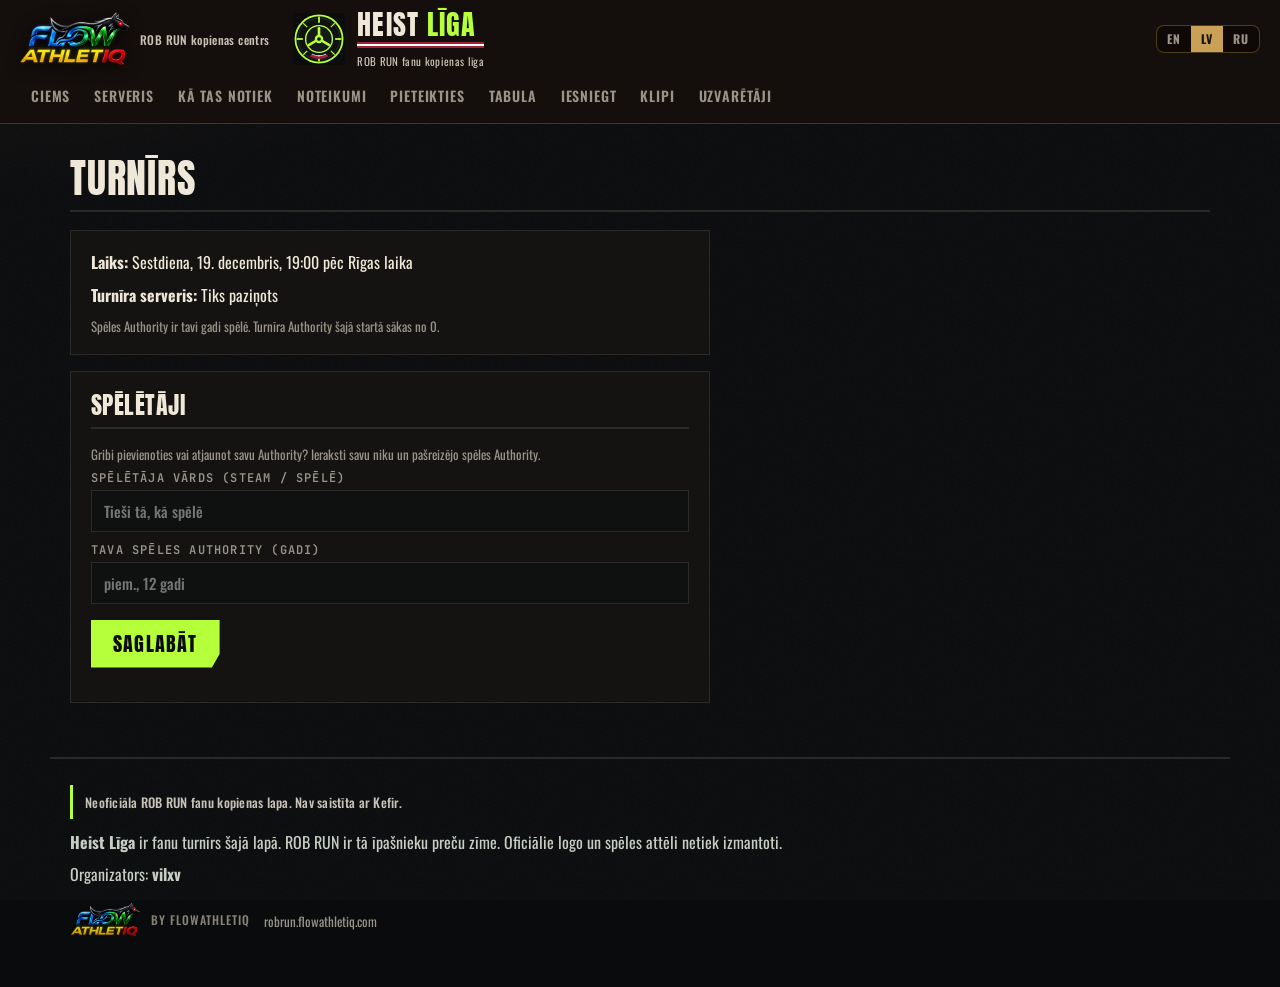
==== turnirs.html @ 510ae2b5 "Simplify the live server view and add a tournament page. The tower card and 'Kur spēlējam tagad' sec" ====
<!doctype html>
<html lang="lv">
<head>
<meta charset="utf-8">
<meta name="viewport" content="width=device-width, initial-scale=1">
<title data-i18n="tourney_doc_title">Turnīrs — Heist Līga</title>
<meta name="description" content="Heist Līga ir neoficiāla ROB RUN fanu kopienas lapa Latvijā. Nav saistīta ar Kefir." data-i18n-content="meta_desc">
<link rel="icon" href="logo/mark-vault.svg" type="image/svg+xml">
<link rel="preconnect" href="https://fonts.googleapis.com">
<link rel="preconnect" href="https://fonts.gstatic.com" crossorigin>
<link href="https://fonts.googleapis.com/css2?family=Cormorant+Garamond:ital,wght@0,500;0,600;1,500;1,600&family=Anton&family=Oswald:wght@400;500;600;700&family=Special+Elite&family=JetBrains+Mono:wght@500;700&display=swap" rel="stylesheet">
<link rel="stylesheet" href="styles.css">
<script>
  if (/^(localhost|127\.0\.0\.1|\[::1\])$/.test(location.hostname))
    document.documentElement.classList.add("hl-local-preview");
</script>
</head>
<body>
<div class="hl-root hl-page-turnirs" id="top">

  <div class="hl-example" role="status" data-i18n="preview_banner">⚠ PRIEKŠSKATĪJUMS · lapa vēl nav publiska.</div>

<header class="hl-top">
    <div class="hl-top-bar">
      <a class="hl-fa-lockup" href="https://flowathletiq.com/" target="_blank" rel="noopener noreferrer" aria-label="FlowAthletiq">
        <span class="lg-mark">
          <picture>
            <source type="image/webp" srcset="assets/logo-redeye-320.webp 1x, assets/logo-redeye-640.webp 2x">
            <img src="assets/logo-redeye-320.png" srcset="assets/logo-redeye-640.png 2x" alt="FlowAthletiq" width="320" height="157">
          </picture>
          <span class="lg-glint" aria-hidden="true"><i class="lg-g"></i><i class="lg-l"></i></span>
        </span>
        <span class="hl-fa-hub" data-i18n="fa_hub">ROB RUN kopienas centrs</span>
      </a>
      <a class="hl-brand" href="index.html">
        <img class="hl-brand-mark" src="logo/mark-vault.svg" width="52" height="52" alt="Heist Līga">
        <span class="hl-brand-txt"><span class="hl-word">HEIST <b>LĪGA</b></span><i class="hl-flag" aria-hidden="true"></i><span class="hl-tagline" data-i18n="tagline">ROB RUN fanu kopienas līga</span></span>
      </a>
      <div class="hl-lang" role="group" aria-label="Valoda" data-i18n-aria="language">
        <button type="button" data-lang="en" lang="en" aria-pressed="false">EN</button>
        <button type="button" data-lang="lv" lang="lv" aria-pressed="true" class="is-on">LV</button>
        <button type="button" data-lang="ru" lang="ru" aria-pressed="false">RU</button>
      </div>
    </div>
    <nav class="hl-nav" aria-label="Lapas sadaļas" data-i18n-aria="nav_label">
      <a href="index.html#ciems" data-i18n="nav_town">Ciems</a>
      <a href="index.html#spelejam" data-i18n="nav_server">Serveris</a>
      <a href="index.html#ka-notiek" data-i18n="nav_how">Kā tas notiek</a>
      <a href="index.html#noteikumi" data-i18n="nav_rules">Noteikumi</a>
      <a href="turnirs.html" aria-current="page" data-i18n="nav_signup">Pieteikties</a>
      <a href="index.html#tabula" data-i18n="nav_board">Tabula</a>
      <a href="index.html#iesniegt" data-i18n="nav_submit">Iesniegt</a>
      <a href="index.html#klipi" data-i18n="nav_clips">Klipi</a>
      <a href="index.html#uzvaretaji" data-i18n="nav_winners">Uzvarētāji</a>
    </nav>
  </header>

  <section class="hl-sec" id="pieteikties">
    <div class="hl-sec-head">
      <h2 data-i18n="tourney_page_title">Turnīrs</h2>
    </div>
    <div class="hl-card hl-tourney-facts">
      <p><b data-i18n="card_time">Laiks:</b> <span id="hl-event-date">Sestdiena, 19. decembris, 19:00</span> <span data-i18n="riga_time">pēc Rīgas laika</span></p>
      <p><b data-i18n="card_tourney_server">Turnīra serveris:</b> <span id="hl-tourney-server">Tiks paziņots</span></p>
      <p class="hl-small" data-i18n="tourney_auth_explain">Spēles Authority ir tavi gadi spēlē. Turnīra Authority šajā startā sākas no 0.</p>
    </div>
    <div class="hl-card hl-roster">
      <h3 data-i18n="signup_list_title">Spēlētāji</h3>
      <ul class="hl-signup-list" id="hl-signup-list"></ul>
      <p class="hl-small hl-roster-lead" data-i18n="signup_update_lead">Gribi pievienoties vai atjaunot savu Authority? Ieraksti savu niku un pašreizējo spēles Authority.</p>
      <form class="hl-form" id="hl-signup" autocomplete="off">
        <p class="hl-seats" id="hl-seats-form" hidden></p>
        <label><span data-i18n="label_player">Spēlētāja vārds (Steam / spēlē)</span>
          <input name="nick" required maxlength="20" placeholder="Tieši tā, kā spēlē" data-i18n-placeholder="ph_signup_nick">
        </label>
        <label><span data-i18n="label_signup_auth">Tava spēles Authority (gadi)</span>
          <input name="authority" type="number" inputmode="numeric" min="0" max="99999" step="1" required placeholder="piem., 12 gadi" data-i18n-placeholder="ph_signup_auth">
        </label>
        <button class="hl-btn" type="submit" id="hl-signup-btn" data-i18n="btn_signup_save">Saglabāt</button>
        <p class="hl-signed" id="hl-signed-note"></p>
      </form>
      <div class="hl-discord hl-discord-pending">
        <a class="hl-btn hl-btn-ghost hl-discord-join is-soon" href="#" aria-disabled="true">Heist Līga Discord</a>
        <span class="hl-soon" data-i18n="discord_soon">Atsevišķs Heist Līga serveris, nav FlowAthletiq Discord.</span>
      </div>
    </div>
  </section>

<footer class="hl-foot">
    <p class="hl-fan-line" data-i18n="fan_line">Neoficiāla ROB RUN fanu kopienas lapa. Nav saistīta ar Kefir.</p>
    <p data-i18n-html="footer_about_html"><b>Heist Līga</b> ir fanu turnīrs šajā lapā. ROB RUN ir tā īpašnieku preču zīme. Oficiālie logo un spēles attēli netiek izmantoti.</p>
    <p data-i18n-html="footer_org_html">Organizators: <b>vilxv</b></p>
    <div class="hl-discord hl-discord-pending">
      <a class="hl-btn hl-btn-ghost hl-discord-join is-soon" href="#" aria-disabled="true">Heist Līga Discord</a>
      <span class="hl-soon" data-i18n="discord_soon">Atsevišķs Heist Līga serveris, nav FlowAthletiq Discord.</span>
    </div>
    <div class="hl-by">
      <a class="hl-fa-brand" href="https://flowathletiq.com/" target="_blank" rel="noopener noreferrer" aria-label="FlowAthletiq">
        <span class="hl-fa-mark">
          <picture>
            <source srcset="assets/fa-logo.webp" type="image/webp">
            <img class="hl-fa-logo" src="assets/fa-logo.png" alt="" width="480" height="242">
          </picture>
          <span class="logo-eye" aria-hidden="true"><i class="glow"></i><i class="lid"></i></span>
        </span>
        <span class="hl-fa-by" data-i18n="by_fa">by FlowAthletiq</span>
      </a>
      <p class="hl-fa" data-i18n="planned_url">robrun.flowathletiq.com</p>
    </div>
  </footer>

  <div class="hl-toast" id="hl-toast" role="status"></div>
</div>
<script src="data.js"></script>
<script src="i18n.js"></script>
<script src="app.js"></script>
</body>
</html>
---- styles.css ----
/* Heist Līga — neoficiāls ROB RUN fanu turnīrs. Original styles, no game art. */
:root{
  --bg:#0a0b0d; --panel:#141311; --panel2:#1a1815; --line:#2c2a26;
  --lime:#b6ff3b; --lime-d:#7fbf1a; --text:#efe8d8; --mute:#9a9488;
  --bone:#efe8d8; --bone-dim:#c8c2b6;
  --red:#c42b36; --carmine:#9d2235; --amber:#ffc23d; --sodium:#ffb04a;
  --cond:"Anton","Oswald","Impact",sans-serif;
  --serif:"Cormorant Garamond","Palatino Linotype","Times New Roman",serif;
  --ui:"Oswald","Arial Narrow",sans-serif;
  --type:"Special Elite","Courier New",monospace;
  --mono:"JetBrains Mono",ui-monospace,monospace;
}
*{box-sizing:border-box}
html{scroll-behavior:smooth}
body{margin:0;background:var(--bg);color:var(--text);font-family:var(--ui);font-size:16px;line-height:1.45}
a{color:var(--lime)}
.hl-root{
  min-height:100vh;position:relative;overflow-x:hidden;
  background:radial-gradient(900px 400px at 0% 0%, rgba(255,176,74,.04), transparent 50%), #0a0b0d;
}
.hl-root::after{ /* film grain across the page, quieter below the hero */
  content:"";position:fixed;inset:0;pointer-events:none;z-index:0;opacity:.05;
  background-image:url("data:image/svg+xml;utf8,<svg xmlns='http://www.w3.org/2000/svg' width='160' height='160'><filter id='n'><feTurbulence type='fractalNoise' baseFrequency='.9' numOctaves='3'/></filter><rect width='100%' height='100%' filter='url(%23n)'/></svg>");
}
.hl-root > *{position:relative;z-index:1}

/* police / caution tape */
.hl-example{
  display:none;
  position:sticky;top:0;z-index:30;
  background:var(--amber);color:#111;
  font:700 12px/1.35 var(--mono);
  text-align:center;padding:10px 14px;letter-spacing:.03em;
  border-bottom:6px solid;
  border-image:repeating-linear-gradient(-45deg,#111 0 10px,var(--amber) 10px 20px) 6;
  box-shadow:0 2px 0 var(--carmine);
}
html.hl-local-preview .hl-example{display:block}

/* Night-city stage behind header + hero. No graph-paper grid. */
.hl-stage{position:relative;overflow:hidden;isolation:isolate;background:#08090c}
.hl-atm{position:absolute;inset:0;pointer-events:none;z-index:0}
.hl-atm-glow{
  position:absolute;inset:0;
  background:
    radial-gradient(ellipse 70% 80% at 8% 78%, rgba(255,168,46,.28) 0%, rgba(255,120,30,.08) 36%, transparent 68%),
    radial-gradient(ellipse 45% 55% at 100% 30%, rgba(40,90,220,.16) 0%, transparent 70%),
    radial-gradient(ellipse 40% 50% at 96% 88%, rgba(180,20,45,.14) 0%, transparent 70%),
    radial-gradient(ellipse 50% 40% at 50% 100%, rgba(180,200,210,.05), transparent 60%);
}
.hl-atm-rain{
  position:absolute;inset:0;opacity:.3;
  background-image:repeating-linear-gradient(98deg, transparent 0 17px, rgba(255,255,255,.045) 17px 18px);
  mask-image:linear-gradient(to bottom, transparent, #000 18%, #000 78%, transparent);
  -webkit-mask-image:linear-gradient(to bottom, transparent, #000 18%, #000 78%, transparent);
}
.hl-skyline{position:absolute;left:0;right:0;bottom:0;width:100%;height:150px;display:block;opacity:.9}
.hl-atm-fog{
  position:absolute;left:0;right:0;bottom:0;height:220px;
  background:linear-gradient(to top, rgba(16,16,20,.85) 0%, rgba(140,150,160,.08) 45%, transparent 100%);
}
.hl-atm-vignette{
  position:absolute;inset:0;
  background:radial-gradient(ellipse at 50% 42%, transparent 38%, rgba(0,0,0,.55) 100%);
  box-shadow:inset 0 0 120px 20px rgba(0,0,0,.45);
}
.hl-stage::after{
  content:"";position:absolute;inset:0;pointer-events:none;z-index:0;opacity:.12;
  background-image:url("data:image/svg+xml;utf8,<svg xmlns='http://www.w3.org/2000/svg' width='160' height='160'><filter id='n'><feTurbulence type='fractalNoise' baseFrequency='.85' numOctaves='3'/></filter><rect width='100%' height='100%' filter='url(%23n)'/></svg>");
}
.hl-stage > .hl-top, .hl-stage > .hl-hero{position:relative;z-index:1}

.hl-top{
  display:flex;align-items:center;justify-content:space-between;gap:16px;flex-wrap:wrap;
  max-width:1180px;margin:0 auto;padding:16px 20px 10px;
  border-bottom:1px solid rgba(239,232,216,.1);
}
.hl-brand{display:flex;align-items:center;gap:12px;text-decoration:none;color:inherit;min-width:0}
.hl-brand-mark{width:52px;height:52px;flex-shrink:0;display:block}
.hl-brand-txt{font:400 28px/1 var(--cond);letter-spacing:.04em;color:var(--text);display:flex;flex-direction:column;align-items:stretch;gap:4px}
.hl-brand-txt b{font-weight:400;color:var(--lime)}
.hl-brand-txt .hl-word{display:block;white-space:nowrap}
.hl-flag{display:block;height:6px;width:100%;background:linear-gradient(to bottom,var(--carmine) 0 40%,#fff 40% 60%,var(--carmine) 60% 100%)}
.hl-tagline{display:block;margin-top:3px;font:400 11px/1.25 var(--ui);letter-spacing:.03em;color:var(--bone-dim);font-weight:400;text-transform:none;white-space:nowrap}
.hl-nav{display:flex;gap:2px;flex-wrap:wrap}
.hl-nav a{
  color:var(--mute);text-decoration:none;text-transform:uppercase;font-weight:600;
  font-size:14px;letter-spacing:.06em;padding:8px 10px;border:1px solid transparent;
}
.hl-nav a:hover{color:var(--lime);border-color:var(--line)}

.hl-hero{
  max-width:1180px;margin:0 auto;padding:48px 20px 88px;
  display:grid;grid-template-columns:1.15fr .95fr;gap:36px;align-items:end;
}
.hl-fan-line{
  margin:0 0 16px;padding:8px 10px 8px 12px;
  border-left:3px solid var(--lime);
  font:500 13px/1.45 var(--ui);color:var(--bone-dim);
  letter-spacing:.02em;max-width:none;
}
.hl-foot .hl-fan-line{margin:0 0 12px;max-width:40em;color:var(--bone-dim)}
.hl-kicker{font:500 12px/1 var(--ui);color:var(--bone-dim);text-transform:uppercase;letter-spacing:.18em;margin:0 0 14px}
.hl-title{display:flex;flex-direction:column;align-items:flex-start;margin:0 0 22px}
.hl-title-mark{display:block;width:42px;height:18px;color:var(--bone);margin:0 0 10px;opacity:.9}
.hl-title-mark svg{display:block;width:100%;height:100%}
.hl-title-over{
  display:block;
  font:italic 600 clamp(28px, 3.6vw, 40px)/1 var(--serif);
  letter-spacing:.12em;color:var(--bone);
  text-transform:none;margin:0 0 4px;
}
.hl-title-main{
  display:block;
  font:500 clamp(52px, 8vw, 88px)/.86 var(--ui);
  letter-spacing:.05em;text-transform:uppercase;color:var(--bone);
  text-shadow:0 8px 28px rgba(0,0,0,.45);
}
.hl-title-main::after{
  content:"";display:block;width:4.6rem;height:2px;margin-top:12px;
  background:var(--lime);
  box-shadow:0 0 10px rgba(182,255,59,.45);
}
.hl-subline{
  font:400 18px/1.55 var(--ui);font-weight:400;color:var(--bone-dim);
  letter-spacing:.01em;text-transform:none;
  max-width:34em;margin:0 0 14px;
}
.hl-lead{color:#9a9488;font:400 16px/1.5 var(--ui);max-width:34em;margin:0 0 26px}
.hl-hero-cta{display:flex;gap:12px;flex-wrap:wrap}

.hl-btn{
  display:inline-block;background:var(--lime);color:#0b0d0c!important;border:0;text-decoration:none;cursor:pointer;
  font:400 20px/1 var(--cond);letter-spacing:.06em;text-transform:uppercase;padding:14px 22px;
  clip-path:polygon(0 0,100% 0,100% 72%,94% 100%,0 100%);transition:transform .12s, background .12s;
}
.hl-btn:hover{background:#d0ff7a;transform:translateY(-1px)}
.hl-btn-ghost{background:transparent;color:var(--lime)!important;box-shadow:inset 0 0 0 2px var(--lime)}
.hl-btn-ghost:hover{background:rgba(182,255,59,.1)}

.hl-hero-side{display:grid;gap:14px}
.hl-count-card,.hl-prize{
  padding:20px 20px 18px;position:relative;
  background:linear-gradient(180deg, rgba(255,255,255,.05), rgba(255,255,255,.015)), rgba(8,9,12,.55);
  backdrop-filter:blur(14px);-webkit-backdrop-filter:blur(14px);
  border:1px solid rgba(255,194,61,.22);
  box-shadow:inset 0 1px 0 rgba(182,255,59,.12), 0 18px 40px rgba(0,0,0,.35);
}
.hl-card{background:var(--panel);border:1px solid var(--line);padding:20px 20px 18px;position:relative}
.hl-count-date{font:400 26px/1.1 var(--cond);margin:0 0 4px;text-transform:uppercase}
.hl-count-tz{margin:0 0 16px;color:var(--mute);font:500 12px var(--mono)}
.hl-count-tz em{color:var(--amber);font-style:normal}
.hl-count{display:grid;grid-template-columns:repeat(4,1fr);gap:8px}
.hl-count-box{
  background:rgba(6,7,10,.7);border:1px solid rgba(255,194,61,.2);text-align:center;padding:12px 4px 10px;
  box-shadow:inset 0 1px 0 rgba(182,255,59,.1);
  position:relative;
}
.hl-count-box::before{
  content:"";position:absolute;left:12%;right:12%;top:0;height:1px;background:var(--amber);
}
.hl-count-box b{
  display:block;font:500 34px/1 var(--ui);color:var(--bone);
  text-shadow:0 0 18px rgba(255,176,74,.25);
  font-variant-numeric:tabular-nums;
}
.hl-count-box span{display:block;margin-top:4px;font:600 10px/1 var(--mono);color:var(--mute);text-transform:uppercase;letter-spacing:.08em}

.hl-prize{overflow:hidden}
.hl-stamp{
  font:400 13px/1 var(--type);color:var(--lime);border:2px solid var(--lime);
  padding:6px 10px;transform:rotate(-3deg);display:inline-block;letter-spacing:.06em;
}
.hl-stamp-amber{color:var(--amber);border-color:var(--amber)}
.hl-prize .hl-stamp{position:absolute;right:14px;top:14px}
.hl-prize h2{font:400 22px/1 var(--cond);text-transform:uppercase;margin:0 0 8px}
.hl-prize-amt{font:500 28px/1 var(--ui);color:var(--bone);margin:0 0 10px;text-transform:uppercase;letter-spacing:.04em}

.hl-sec{max-width:1180px;margin:0 auto;padding:34px 20px}
.hl-sec-head{
  display:flex;justify-content:space-between;align-items:center;gap:14px;flex-wrap:wrap;
  margin-bottom:18px;border-bottom:2px solid var(--line);padding-bottom:12px;
}
.hl-sec h2{font:400 clamp(28px,4vw,40px)/1 var(--cond);text-transform:uppercase;margin:0;letter-spacing:.02em}
.hl-num{font:700 14px/1 var(--mono);color:var(--lime);border:1px solid var(--lime);padding:4px 6px;vertical-align:middle;margin-right:8px;position:relative;top:-6px}
.hl-small{color:var(--mute);font-size:13px;margin:10px 0 0}
.hl-tourney-meta{color:var(--mute);font:500 13px var(--mono);margin:0 0 12px}
.hl-tourney-meta b{color:var(--text)}

.hl-steps{list-style:none;margin:0;padding:0;display:grid;grid-template-columns:repeat(4,1fr);gap:12px}
.hl-steps li{background:var(--panel);border:1px solid var(--line);padding:18px 16px 16px;position:relative}
.hl-steps li:first-child{border-color:rgba(182,255,59,.45)}
.hl-step-n{font:400 28px/1 var(--cond);color:var(--lime);display:block;margin-bottom:8px}
.hl-steps h3{font:400 22px/1.1 var(--cond);text-transform:uppercase;margin:0 0 8px}
.hl-steps p{margin:0;color:#c6cdc4;font-size:15px}

.hl-rules{list-style:none;margin:0;padding:0;counter-reset:rule;display:grid;gap:8px}
.hl-rules li{
  counter-increment:rule;background:var(--panel);border:1px solid var(--line);
  padding:14px 16px 14px 64px;position:relative;color:#c6cdc4;
}
.hl-rules li::before{
  content:counter(rule, decimal-leading-zero);
  position:absolute;left:14px;top:14px;
  font:400 22px/1 var(--cond);color:var(--lime);
}

.hl-forms{display:grid;grid-template-columns:1.15fr .85fr;gap:16px;align-items:start}
.hl-form{display:flex;flex-direction:column;gap:12px}
.hl-form h3,.hl-signup-side h3,.hl-card h3{font:400 24px/1.1 var(--cond);text-transform:uppercase;margin:0 0 4px;letter-spacing:.02em}
.hl-form label{display:flex;flex-direction:column;gap:6px;font:600 12px/1 var(--mono);text-transform:uppercase;letter-spacing:.1em;color:var(--mute)}
.hl-opt{text-transform:none;letter-spacing:0;font-weight:500;color:#6f776f}
.hl-root input{
  background:#0e110f;color:var(--text);border:1px solid var(--line);
  font:500 15px/1.2 var(--ui);padding:11px 12px;width:100%;outline:none;border-radius:0;
}
.hl-root input:focus{border-color:var(--lime);box-shadow:0 0 0 2px rgba(182,255,59,.15)}
.hl-form .hl-btn{align-self:flex-start;margin-top:4px}
.hl-signed{margin:4px 0 0;font:500 13px var(--mono);color:var(--mute)}
.hl-signed b{color:var(--lime)}
.hl-signup-side ul{margin:12px 0 0;padding-left:18px;color:#c6cdc4}
.hl-signup-side li{margin-bottom:8px}

.hl-table-wrap{overflow-x:auto;border:1px solid var(--line);background:var(--panel)}
.hl-table{width:100%;border-collapse:collapse;min-width:720px}
.hl-table th{
  font:600 11px/1 var(--mono);text-transform:uppercase;letter-spacing:.12em;color:var(--mute);
  text-align:left;padding:12px 14px;background:#0f1210;border-bottom:1px solid var(--line);
}
.hl-table td{padding:12px 14px;border-bottom:1px solid #1f2521;vertical-align:middle}
.hl-table tr:hover td{background:#171c19}
.hl-table .r{text-align:right}
.hl-rank{font:400 24px/1 var(--cond);color:var(--mute);width:48px}
tr.top1 .hl-rank{color:var(--lime)}
tr.top2 .hl-rank,tr.top3 .hl-rank{color:#d9dfd6}
tr.top1{box-shadow:inset 3px 0 0 var(--lime)}
tr.fresh td{background:rgba(182,255,59,.05)}
.hl-nick{font-weight:600;font-size:17px}
.hl-auth{font:400 28px/1 var(--cond);color:var(--lime);letter-spacing:.02em;white-space:nowrap}
.hl-auth small{font-size:.55em;color:var(--lime-d);margin-left:1px}
.c-when{font:500 13px var(--mono);color:#c6cdc4;white-space:nowrap}
.hl-vid{font:700 12px var(--mono);text-transform:uppercase;letter-spacing:.06em;text-decoration:none;border-bottom:1px solid var(--lime)}

.hl-badge{
  display:inline-block;font:400 12px/1 var(--type);letter-spacing:.08em;text-transform:uppercase;
  padding:6px 8px;border:2px solid;transform:rotate(-4deg);
}
.hl-badge.ok{color:var(--lime);border-color:var(--lime);background:rgba(182,255,59,.06)}
.hl-badge.wait{color:var(--amber);border-color:var(--amber);background:rgba(255,194,61,.06);transform:rotate(3deg)}

.hl-winners{display:grid;grid-template-columns:repeat(3,1fr);gap:14px}
.hl-case{background:var(--panel);border:1px solid var(--line);position:relative;overflow:hidden}
.hl-case-tab{
  background:#0f1210;border-bottom:1px solid var(--line);
  font:700 11px/1 var(--mono);letter-spacing:.14em;color:var(--mute);
  padding:8px 12px;text-transform:uppercase;
}
.hl-case-body{display:grid;grid-template-columns:88px 1fr;gap:14px;padding:14px}
.hl-mugshot{border:1px solid var(--line);background:#161a17;position:relative;height:112px;overflow:hidden}
.hl-mugshot svg{width:100%;height:100%;display:block}
.hl-mug-label{position:absolute;left:0;right:0;bottom:4px;text-align:center;font:600 8px var(--mono);color:var(--mute);letter-spacing:.08em}
.hl-case-info h3{font:400 24px/1 var(--cond);margin:2px 0 6px;text-transform:uppercase}
.hl-case-date{margin:0;font:500 11px var(--mono);color:var(--mute);text-transform:uppercase;letter-spacing:.08em}
.hl-case-info .hl-auth{display:block;margin:0 0 6px}
.hl-case-info .hl-small{margin:0 0 10px}

.hl-foot{
  max-width:1180px;margin:20px auto 0;padding:26px 20px 48px;
  border-top:2px solid var(--line);color:#c6cdc4;
}
.hl-foot p{margin:0 0 8px;max-width:820px}
.hl-foot p:last-child,.hl-fa{color:var(--mute);font-size:13px}
.hl-fa{margin-top:10px!important}

.hl-toast{
  position:fixed;left:50%;bottom:24px;transform:translateX(-50%) translateY(30px);
  opacity:0;background:var(--lime);color:#0b0d0c;font:600 15px var(--ui);
  padding:12px 18px;transition:.25s;z-index:40;box-shadow:4px 4px 0 #000;max-width:min(92vw,480px);
  pointer-events:none;
}
.hl-toast.show{opacity:1;transform:translateX(-50%) translateY(0)}

@media (max-width:980px){
  .hl-hero,.hl-forms{grid-template-columns:1fr;gap:24px}
  .hl-steps{grid-template-columns:1fr 1fr}
  .hl-winners{grid-template-columns:1fr}
}
@media (max-width:640px){
  .hl-root{font-size:15px}
  .hl-hero,.hl-sec,.hl-foot{padding-left:14px;padding-right:14px}
  .hl-hero{padding-top:20px;padding-bottom:40px}
  .hl-title-mark{width:34px;height:14px;margin-bottom:8px}
  .hl-title-over{font-size:26px;letter-spacing:.1em}
  .hl-title-main{font-size:52px}
  .hl-title-main::after{width:3.4rem;margin-top:10px}
  .hl-subline{font-size:16px}
  .hl-lead{font-size:15px}
  .hl-skyline{height:110px}
  .hl-count-box b{font-size:28px}
  .hl-count-date{font-size:22px}
  .hl-steps{grid-template-columns:1fr}
  .hl-rules li{padding-left:56px}
  .hl-table{min-width:0;display:block;width:100%}
  .hl-table thead{display:none}
  .hl-table tbody{display:block;width:100%}
  .hl-table-wrap{border:0;background:transparent}
  .hl-table tr{
    display:grid;grid-template-columns:40px 1fr auto;
    grid-template-areas:"rank nick auth" "rank when auth" "vid vid st";
    gap:2px 10px;
    background:var(--panel);border:1px solid var(--line);margin-bottom:8px;padding:10px 12px;
    width:100%;
  }
  .hl-table tr.top1{border-color:var(--lime)}
  .hl-table td{display:block;padding:0;border:0;width:auto}
  .hl-table td.hl-rank{grid-area:rank;align-self:center}
  .hl-table td.c-nick{grid-area:nick}
  .hl-table td.c-auth{grid-area:auth;align-self:center;text-align:right}
  .hl-table td.c-when{grid-area:when;font-size:12px}
  .hl-table td.c-vid{grid-area:vid;margin-top:8px}
  .hl-table td.c-st{grid-area:st;justify-self:end;align-self:end;margin-top:8px}
  .hl-table tr:hover td{background:transparent}
  .hl-table tr.hl-empty-row{display:block;text-align:center}
  .hl-table tr.hl-empty-row td{display:block;width:100%;text-align:center;padding:28px 16px;grid-area:auto}
  .hl-case-body{grid-template-columns:72px 1fr}
  .hl-mugshot{height:96px}
}

/* Subtle "by FlowAthletiq" mark — eye glow copied from the FlowAthletiq header logo (9s fade). */
.hl-by{display:flex;align-items:center;gap:14px;flex-wrap:wrap;margin-top:16px}
.hl-fa-brand{display:inline-flex;align-items:center;gap:10px;text-decoration:none;color:var(--mute);opacity:.88}
.hl-fa-brand:hover{opacity:1;color:var(--bone-dim)}
.hl-fa-by{font:500 12px/1 var(--ui);letter-spacing:.08em;text-transform:uppercase}
.hl-fa-mark{position:relative;display:block;line-height:0}
.hl-fa-logo{display:block;height:36px;width:auto}
.logo-eye{position:absolute;left:90.43%;top:21.84%;width:7%;aspect-ratio:1;transform:translate(-50%,-50%);pointer-events:none}
.logo-eye i{position:absolute;left:50%;top:50%;transform:translate(-50%,-50%);border-radius:50%}
.logo-eye .glow{width:100%;height:100%;mix-blend-mode:screen;opacity:.9;
  background:radial-gradient(circle, rgba(255,236,226,.95) 0 7%, rgba(255,45,30,.95) 16%, rgba(255,0,0,.4) 38%, rgba(255,0,0,0) 68%);
  animation:logo-eye-glow 9s ease-in-out infinite}
.logo-eye .lid{left:52%;top:52%;width:62%;height:36%;background:#07070a;transform:translate(-50%,-50%) rotate(-24deg);opacity:0;animation:logo-eye-lid 9s ease-in-out infinite}
@keyframes logo-eye-glow{0%,20%{opacity:.9}60%,75%{opacity:0}88%,100%{opacity:.9}}
@keyframes logo-eye-lid{0%,30%{opacity:0}60%,75%{opacity:1}85%,100%{opacity:0}}
@media (prefers-reduced-motion:reduce){
  .logo-eye .glow,.logo-eye .lid{animation:none}
  .logo-eye .glow{opacity:.9}
  .logo-eye .lid{opacity:0}
}

/* Seats, Discord placeholder, live presence, evidence-board rules */
.hl-seats{
  margin:0 0 14px;font:500 15px/1.3 var(--ui);color:var(--bone);
  letter-spacing:.02em;
}
.hl-seats span{color:var(--mute);font-weight:400;font-size:13px}
.hl-seats b{color:var(--lime);font-weight:600}
.hl-seats.is-full b{color:var(--amber)}
.hl-btn:disabled,.hl-btn.is-disabled{
  opacity:.55;cursor:not-allowed;pointer-events:none;filter:grayscale(.15);
}

.hl-discord{
  display:flex;flex-wrap:wrap;align-items:center;gap:10px 14px;
  margin-top:16px;
}
.hl-foot .hl-discord{margin:16px 0 4px}
.hl-btn.is-soon{
  opacity:.7;cursor:not-allowed;pointer-events:none;
  box-shadow:inset 0 0 0 2px var(--mute);color:var(--bone-dim)!important;
}
.hl-soon{
  font:500 13px/1.35 var(--ui);color:var(--amber);
  letter-spacing:.02em;max-width:28em;
}

.hl-live{position:relative}
.hl-live-grid{display:grid;grid-template-columns:1fr 1fr;gap:16px;align-items:stretch}
.hl-now-name{font:400 32px/1.1 var(--cond);letter-spacing:.04em;text-transform:uppercase;margin:8px 0 10px;color:var(--bone)}
.hl-live-list-title{font:400 22px/1 var(--cond);text-transform:uppercase;letter-spacing:.04em;margin:22px 0 10px}
.hl-play-tools{display:flex;gap:10px;flex-wrap:wrap;margin-top:12px}
.hl-play-tools[hidden]{display:none!important}
.hl-play-list{list-style:none;margin:0;padding:0;display:grid;gap:8px}
.hl-play-card{
  display:flex;justify-content:space-between;gap:12px;align-items:center;flex-wrap:wrap;
  padding:12px 14px;border:1px solid var(--line);background:var(--panel);
}
.hl-play-card.is-inactive{
  opacity:.62;filter:grayscale(.5);
  background:rgba(20,20,22,.55);color:var(--mute);
}
.hl-play-main{display:flex;flex-wrap:wrap;gap:8px 12px;align-items:baseline}
.hl-play-card .hl-nick{font:400 20px/1 var(--cond);letter-spacing:.03em;text-transform:uppercase;color:var(--bone)}
.hl-play-card.is-inactive .hl-nick{color:var(--mute)}
.hl-play-srv{font:500 13px/1 var(--ui);color:var(--bone-dim)}
.hl-play-meta{display:flex;gap:8px;align-items:center;font:700 12px/1 var(--mono);color:var(--mute)}
.hl-you{font:700 11px/1 var(--mono);text-transform:uppercase;color:var(--lime);border:1px solid var(--lime);padding:2px 5px}
.hl-play-empty{color:var(--mute);padding:12px 0;list-style:none}
.hl-play-msg{margin:10px 0 0;font:500 14px/1.35 var(--ui);color:var(--amber)}
.hl-play-msg.is-ok{color:var(--lime)}
.hl-badge.wait{color:var(--amber);border:1px solid var(--amber);padding:2px 6px;text-transform:uppercase;letter-spacing:.06em;font:700 11px/1 var(--mono)}

/* Evidence-board rules */
#noteikumi .hl-rules{
  padding:16px 16px 12px;
  background:
    radial-gradient(circle at 8% 0%, rgba(157,34,53,.16), transparent 42%),
    linear-gradient(180deg, rgba(18,16,14,.92), rgba(12,11,10,.96));
  border:1px solid rgba(239,232,216,.12);
  box-shadow:inset 0 0 0 1px rgba(0,0,0,.4);
}
.hl-rules li{
  background:rgba(18,16,14,.7);
  box-shadow:0 1px 0 rgba(157,34,53,.35);
}

@media (max-width:800px){
  .hl-live-grid{grid-template-columns:1fr}
  .hl-hero{grid-template-columns:1fr;padding-top:28px}
  .hl-seats{font-size:14px}
}
@media (prefers-reduced-motion:reduce){
  .hl-play-card,.hl-btn{transition:none}
}
.hl-mute{color:var(--mute);font:500 13px/1 var(--ui)}

.hl-ico{width:36px;height:36px;color:var(--lime);display:block;margin:0 0 10px;opacity:.9}
.hl-ico-head{width:28px;height:28px;margin:0 0 0 8px;display:inline-block;vertical-align:middle;opacity:.75}
.hl-sec-head .hl-ico-head{position:relative;top:-2px}
.hl-street{pointer-events:none}

#noteikumi .hl-rules li{position:relative}
#noteikumi .hl-rules li::after{
  content:"";position:absolute;left:10px;top:10px;width:8px;height:8px;border-radius:50%;
  background:radial-gradient(circle at 30% 30%, #f2d0d4, var(--carmine));
  box-shadow:0 1px 0 #4a1018;
}
.hl-dossier{position:relative}
.hl-dossier::before{
  content:"LIETA · AUTHORITY";position:absolute;top:-10px;right:14px;z-index:1;
  font:400 11px/1 var(--type);letter-spacing:.12em;color:var(--carmine);
  background:var(--bg);padding:0 8px;border:1px solid rgba(157,34,53,.45);
}

@media (prefers-reduced-motion:reduce){
  .hl-atm-rain{opacity:.18}
}
@media (max-width:800px){
  .hl-ico{width:30px;height:30px}
  .hl-steps{grid-template-columns:1fr 1fr}
  .hl-dossier::before{right:8px;font-size:10px}
}

/* —— Heist town (desert dusk, comic) —— */
.hl-top{
  background:#140e0c;
  border-bottom:1px solid rgba(240,193,74,.22);
  max-width:none;
  padding:10px 20px 8px;
  display:flex;flex-direction:column;align-items:stretch;gap:8px;
}
.hl-top-bar{
  display:flex;align-items:center;gap:16px 24px;flex-wrap:wrap;
}
.hl-fa-lockup{
  display:flex;align-items:center;gap:10px;text-decoration:none;color:inherit;flex:0 0 auto;
}
.lg-mark{position:relative;display:block;line-height:0}
.lg-mark img{height:54px;width:auto;display:block;filter:drop-shadow(0 2px 8px rgba(0,0,0,.6))}
.lg-glint{position:absolute;left:91.2%;top:0;margin-top:10.15%;width:7.6%;aspect-ratio:1;transform:translate(-50%,-50%);pointer-events:none}
.lg-glint i{position:absolute;left:50%;top:50%;transform:translate(-50%,-50%);border-radius:50%}
.lg-glint .lg-g{width:100%;height:100%;mix-blend-mode:screen;opacity:.9;
  background:radial-gradient(circle,rgba(255,236,226,.95) 0 7%,rgba(255,45,30,.95) 16%,rgba(255,0,0,.4) 38%,rgba(255,0,0,0) 68%);
  animation:lg-glow 9s ease-in-out infinite}
.lg-glint .lg-l{left:52%;top:52%;width:62%;height:36%;background:#07070a;transform:translate(-50%,-50%) rotate(-24deg);opacity:0;animation:lg-lid 9s ease-in-out infinite}
@keyframes lg-glow{0%,20%{opacity:.9}60%,75%{opacity:0}88%,100%{opacity:.9}}
@keyframes lg-lid{0%,30%{opacity:0}60%,75%{opacity:1}85%,100%{opacity:0}}
.hl-fa-hub{font:500 12px/1.3 var(--ui);letter-spacing:.03em;color:var(--bone-dim);max-width:16em}
.hl-top .hl-brand{margin-right:auto}
.hl-lang{display:flex;margin-left:auto;border:1px solid rgba(240,193,74,.28);border-radius:8px;overflow:hidden;background:rgba(10,8,6,.6);flex-shrink:0}
.hl-lang button{background:none;border:0;padding:7px 10px;font:700 12px/1 var(--ui);letter-spacing:.08em;color:var(--mute);cursor:pointer}
.hl-lang button:hover{color:var(--bone)}
.hl-lang button.is-on,.hl-lang button[aria-pressed="true"]{background:#c9a056;color:#1a120c}
.hl-lang button:focus-visible{outline:2px solid #f0c14a;outline-offset:-2px}
.hl-town{background:#08090c;padding:0;display:flex;flex-direction:column}
.hl-town-stage{
  position:relative;overflow:visible;
  background:#08090c;
  border-top:1px solid rgba(240,193,74,.2);
  border-bottom:0;
}
.hl-town-art{position:relative}
.hl-town-art::after{
  content:"";position:absolute;left:0;right:0;bottom:0;height:clamp(42px, 5.5vw, 76px);
  background:linear-gradient(to bottom, transparent 0%, rgba(8,9,12,.58) 62%, #08090c 100%);
  pointer-events:none;z-index:3;
}
.hl-town-art img{display:block;width:100%;height:auto}
.hl-town-signs{position:absolute;inset:0;pointer-events:none;z-index:2}
.hl-sign{
  position:absolute;display:flex;align-items:center;justify-content:center;
  font-family:Oswald,Anton,sans-serif;font-weight:600;text-transform:uppercase;
  letter-spacing:.14em;line-height:1;text-align:center;white-space:nowrap;
  color:#1c1610;
}
.hl-sign-pd{
  left:21.7%;top:35.55%;width:9.7%;height:4.7%;
  font-size:clamp(8px,.8vw,13px);letter-spacing:.1em;font-weight:600;
  color:#f3ead2;
  text-shadow:0 1px 1px rgba(0,0,0,.65);
  white-space:nowrap;line-height:1;
}
.hl-sign-cine{
  left:71.3%;top:67.15%;width:11.4%;height:3.4%;
  font-size:clamp(8px,.85vw,14px);letter-spacing:.1em;font-weight:700;
  color:#161410;
  text-shadow:0 1px 0 rgba(255,255,255,.28);
  transform:rotate(6deg);
  transform-origin:center center;
}
.hl-beacon,.hl-beacon-glow{
  position:absolute;z-index:3;pointer-events:none;border-radius:50%;
  transform:translate(-50%,-50%);
}
.hl-beacon{
  left:88.42%;top:1.75%;width:.7%;aspect-ratio:1;background:#ff2a22;
  box-shadow:0 0 8px 2px rgba(255,40,30,.8),0 0 18px 6px rgba(255,30,20,.35);
  animation:hl-blink 3s ease-in-out infinite;
}
.hl-beacon-glow{
  left:88.42%;top:1.75%;width:4.4%;aspect-ratio:1;
  background:radial-gradient(circle,rgba(255,60,40,.62) 0 10%,rgba(255,30,20,.32) 28%,rgba(255,20,10,.12) 52%,transparent 74%);
  animation:hl-blink-glow 3s ease-in-out infinite;
}

.hl-town-spots{position:absolute;inset:0;z-index:4}
.hl-spot{
  position:absolute;background:transparent;border:0;cursor:pointer;padding:0;
  border-radius:2px;
}
.hl-spot:focus{outline:none}
.hl-spot:focus-visible{outline:none}
.hl-spot[data-spot="tower"]{left:84%;top:0;width:15%;height:60%;z-index:2}
.hl-spot[data-spot="pd"]{left:30.5%;top:22%;width:18.5%;height:36.5%;z-index:1}
.hl-spot[data-spot="bank"]{left:54.5%;top:22%;width:27%;height:37%;z-index:1}
.hl-spot[data-spot="cine"]{left:4%;top:24%;width:24.5%;height:35%;z-index:1}
.hl-spot::after{
  content:"";position:absolute;inset:10%;border-radius:42% / 38%;
  pointer-events:none;opacity:0;
  box-shadow:
    0 0 0 1px rgba(232,196,120,.38),
    0 0 22px 6px rgba(196,132,48,.2),
    inset 0 0 28px rgba(255,186,90,.08);
  transition:opacity .22s ease;
}
.hl-spot[data-spot="tower"]::after{inset:0 6% 4% 4%;border-radius:14% / 8%}
.hl-spot[data-spot="pd"]::after{inset:4% 4% 8% 12%;border-radius:8% / 10%}
.hl-spot[data-spot="bank"]::after{inset:4% 4% 8% 6%;border-radius:8% / 10%}
.hl-spot[data-spot="cine"]::after{inset:4% 4% 8% 6%;border-radius:6% / 8%}
@media (hover:hover) and (min-width:801px){
  .hl-spot:hover::after,
  .hl-spot.is-on::after{opacity:1}
  .hl-spot:focus-visible::after{
    opacity:1;
    box-shadow:
      0 0 0 2px #f0c14a,
      0 0 0 4px rgba(16,10,8,.85),
      0 0 26px 8px rgba(196,132,48,.28),
      inset 0 0 28px rgba(255,186,90,.1);
  }
}
.hl-spot-dot{
  display:none;position:absolute;left:50%;top:42%;
  width:9px;height:9px;border-radius:50%;
  background:#c9a056;
  box-shadow:0 0 0 1.5px rgba(16,10,8,.55),0 0 8px 2px rgba(201,160,86,.5);
  transform:translate(-50%,-50%);
  pointer-events:none;
}
.hl-spot[data-spot="pd"] .hl-spot-dot{left:72%;top:37%}
.hl-spot[data-spot="bank"] .hl-spot-dot{left:35%;top:40%}
.hl-spot[data-spot="tower"] .hl-spot-dot{left:36%;top:46%}
.hl-spot[data-spot="cine"] .hl-spot-dot{left:36%;top:38%}

.hl-comic-card{
  position:absolute;z-index:6;width:min(340px, calc(100% - 24px));
  background:#f3e6c8;color:#1a120c;
  border:3px solid #1a120c;
  box-shadow:7px 7px 0 #1a120c;
  padding:14px 16px 16px;
}
.hl-comic-card::after{
  content:"";position:absolute;inset:5px;border:1px solid rgba(26,18,12,.28);pointer-events:none;
}
.hl-card-close{
  position:absolute;top:10px;right:10px;z-index:2;
  width:28px;height:28px;display:flex;align-items:center;justify-content:center;
  background:transparent;border:1px solid rgba(26,18,12,.25);border-radius:4px;
  color:#1a120c;font:700 20px/1 var(--ui);cursor:pointer;padding:0;
}
.hl-card-close:hover{background:rgba(26,18,12,.1)}
.hl-card-close:focus-visible{outline:2px solid #1a120c;outline-offset:1px}
.hl-comic-card .hl-card-kicker{
  font:600 10px/1 var(--mono);letter-spacing:.14em;text-transform:uppercase;
  color:#7a5340;margin:0 0 5px;padding-right:34px;
}
.hl-comic-card h3{font:600 17px/1.28 var(--ui);text-transform:none;letter-spacing:0;margin:0 0 10px;color:#1a120c;padding-right:26px}
.hl-comic-card p{margin:0 0 8px;font:500 15px/1.4 var(--ui);color:#2a1c14}
.hl-comic-card .hl-card-meta{font:500 14px/1.45 var(--ui);margin:0 0 4px}
.hl-comic-card .hl-card-meta b{font-weight:600}
.hl-comic-card .hl-card-actions{display:flex;flex-wrap:wrap;gap:8px;margin-top:12px}
.hl-comic-card .hl-btn{background:#1a120c;color:#f3e6c8!important;box-shadow:none}
.hl-comic-card .hl-btn:hover{background:#3a2418}
.hl-comic-card .hl-btn-ghost{background:transparent;color:#1a120c!important;box-shadow:inset 0 0 0 2px #1a120c}
.hl-hint-mob{display:none}
.hl-town-hint{max-width:1180px;width:100%;margin:0 auto;padding:8px 20px 10px;color:var(--bone-dim);font:500 13px/1.4 var(--ui);letter-spacing:.01em}

@keyframes hl-blink{0%,100%{opacity:1}50%{opacity:.15}}
@keyframes hl-blink-glow{0%,100%{opacity:.9}50%{opacity:.08}}
.hl-sign-flicker{animation:hl-flicker 5s steps(2,end) infinite}
@keyframes hl-flicker{0%,86%,100%{opacity:1}88%{opacity:.35}90%{opacity:1}92%{opacity:.5}}
.hl-cop-r{animation:hl-cop 1.6s steps(1,end) infinite}
.hl-cop-b{animation:hl-cop 1.6s steps(1,end) infinite .8s}
@keyframes hl-cop{0%,49%{opacity:1}50%,100%{opacity:.2}}
.hl-bulbs circle{animation:hl-bulb 1.4s linear infinite}
.hl-bulbs circle:nth-child(odd){animation-delay:.7s}
@keyframes hl-bulb{0%,100%{opacity:1}50%{opacity:.35}}

.hl-clip-grid{display:grid;grid-template-columns:repeat(auto-fill,minmax(240px,1fr));gap:14px;margin-top:8px}
.hl-clip-card{background:var(--panel);border:1px solid var(--line);overflow:hidden;display:flex;flex-direction:column}
.hl-clip-poster{
  position:relative;aspect-ratio:16/9;background:#1a1410;border:0;padding:0;cursor:pointer;display:block;width:100%;
}
.hl-clip-poster img{width:100%;height:100%;object-fit:cover;display:block}
.hl-clip-poster .hl-play{
  position:absolute;left:50%;top:50%;transform:translate(-50%,-50%);
  width:52px;height:52px;border-radius:50%;border:3px solid #1a120c;
  background:#f0c14a;color:#1a120c;font:700 18px/52px var(--cond);text-align:center;
  box-shadow:3px 3px 0 #1a120c;
}
.hl-clip-ph{width:100%;height:100%;display:flex;align-items:center;justify-content:center;
  font:400 28px/1 var(--cond);letter-spacing:.08em;text-transform:uppercase;color:#f0c14a;background:
    repeating-linear-gradient(45deg, #1a1410 0 10px, #241c16 10px 20px);
}
.hl-clip-card iframe{width:100%;aspect-ratio:16/9;border:0;display:block;background:#000}
.hl-clip-body{padding:10px 12px 12px}
.hl-clip-body h3{font:400 18px/1.2 var(--cond);text-transform:uppercase;margin:0 0 4px;letter-spacing:.02em}
.hl-clip-body p{margin:0;color:var(--mute);font:500 13px/1.3 var(--ui)}
.hl-clip-host{display:inline-block;margin-top:6px;font:700 10px/1 var(--mono);letter-spacing:.08em;text-transform:uppercase;color:var(--amber);border:1px solid var(--amber);padding:2px 6px}
.hl-clip-pending{margin:16px 0;padding:12px 14px;border:2px dashed var(--amber);color:var(--bone)}
.hl-clips-lead{max-width:46em;margin:0 0 16px}

@media (hover:none), (max-width:800px){
  .hl-town-signs,.hl-spot-dot{display:none}
  .hl-hint-desk{display:none}
  .hl-hint-mob{display:inline}
  .hl-spot.is-on::after{opacity:.88}
  .hl-town-stage{overflow:visible}
  .hl-town-art img{width:100%;height:auto;aspect-ratio:auto;object-fit:unset}
  .hl-beacon,.hl-beacon-glow{left:15.69%;top:12.20%}
  .hl-beacon{width:1.6%}
  .hl-beacon-glow{width:8.5%}
  .hl-spot[data-spot="bank"]{left:60%;top:25.5%;width:40%;height:19.5%}
  .hl-spot[data-spot="pd"]{left:0;top:40%;width:33%;height:24%}
  .hl-spot[data-spot="cine"]{left:60%;top:60.5%;width:40%;height:26.5%}
  .hl-spot[data-spot="tower"]{left:6%;top:10.8%;width:19%;height:22%}
  .hl-spot[data-spot="bank"]::after{inset:3% 3% 6% 6%;border-radius:8% / 10%}
  .hl-spot[data-spot="pd"]::after{inset:4% 6% 6% 4%;border-radius:8% / 10%}
  .hl-spot[data-spot="cine"]::after{inset:3% 3% 6% 6%;border-radius:6% / 8%}
  .hl-spot[data-spot="tower"]::after{inset:0 6% 4% 4%;border-radius:10% / 8%}
}
@keyframes hl-dot-pulse{
  0%,100%{opacity:.72;transform:translate(-50%,-50%) scale(1);
    box-shadow:0 0 0 1.5px rgba(16,10,8,.55),0 0 7px 1px rgba(201,160,86,.4)}
  50%{opacity:1;transform:translate(-50%,-50%) scale(1.12);
    box-shadow:0 0 0 2px rgba(16,10,8,.4),0 0 12px 3px rgba(201,160,86,.65)}
}
@media (max-width:800px){
  html.hl-local-preview .hl-example{
    position:relative;top:auto;
    font-size:10.5px;line-height:1.3;padding:6px 10px;letter-spacing:.01em;
    border-bottom-width:4px;
  }
  .hl-top{padding:8px 12px 6px;gap:6px;width:100%;max-width:100%;min-width:0}
  .hl-top-bar{flex-wrap:nowrap;gap:8px;justify-content:space-between;width:100%;min-width:0}
  .hl-brand{order:1;margin-right:0;gap:8px}
  .hl-brand-mark{width:36px;height:36px}
  .hl-brand-txt{font-size:20px;gap:2px}
  .hl-flag{height:3px}
  .hl-tagline{font-size:9.5px;margin-top:1px;white-space:nowrap;max-width:none}
  .hl-fa-lockup{order:2;margin-left:auto;gap:0}
  .lg-mark img{height:30px}
  .hl-fa-hub{display:none}
  .hl-lang{order:3;margin-left:0}
  .hl-lang button{padding:6px 7px;font-size:11px}
  .hl-nav{
    width:100%;min-width:0;max-width:100%;
    flex-wrap:nowrap;overflow-x:auto;scrollbar-width:none;-webkit-overflow-scrolling:touch;
    gap:2px;padding:2px 0;
    -webkit-mask-image:linear-gradient(90deg,#000 90%,transparent 100%);
    mask-image:linear-gradient(90deg,#000 90%,transparent 100%);
  }
  .hl-nav::-webkit-scrollbar{display:none}
  .hl-nav a{white-space:nowrap;flex:0 0 auto;padding:5px 9px;font-size:12.5px;letter-spacing:.05em}
  .hl-town-hint{
    order:-1;max-width:none;margin:0;
    padding:7px 14px;font-size:12px;line-height:1.35;text-align:center;
    color:var(--bone);background:#10151e;
    border-bottom:1px solid rgba(240,193,74,.18);
  }
  .hl-town-stage{border-top:0}
  .hl-town-art::after{height:76px}
  .hl-comic-card{
    position:fixed !important;
    left:12px !important;right:12px !important;
    top:auto !important;bottom:max(12px, env(safe-area-inset-bottom)) !important;
    width:auto;max-width:none;margin:0;
    max-height:min(58dvh, calc(100dvh - 24px));
    overflow:auto;
    z-index:40;
    box-shadow:5px 5px 0 #1a120c, 0 12px 32px rgba(0,0,0,.65);
  }
  .hl-sec{padding-top:26px;padding-bottom:26px}
}
@media (prefers-reduced-motion:reduce){
  .hl-beacon,.hl-beacon-glow,.hl-spot-dot{animation:none}
  .hl-beacon{opacity:1}
  .hl-beacon-glow{opacity:.75}
  .hl-spot-dot{opacity:.9}
  .hl-spot::after{transition:none}
}

.hl-roster .hl-roster-lead{margin:16px 0 8px;max-width:36em}
.hl-roster .hl-form{margin-top:4px}
.hl-roster .hl-discord{margin-top:16px}
.hl-signup-list{list-style:none;margin:8px 0 0;padding:0;border:1px solid var(--line);background:rgba(0,0,0,.18)}
.hl-signup-list li{margin:0;padding:10px 14px;border-bottom:1px solid var(--line);background:transparent;font:600 15px/1.35 var(--ui);color:var(--bone);letter-spacing:.01em}
.hl-signup-list li:last-child{border-bottom:0}
.hl-signup-list .hl-signup-empty{border:0;background:transparent;font-weight:500;color:var(--mute);padding:16px 14px}

/* Discord rule + join links stay hidden until HL.discordInvite is set. */
html:not(.hl-has-discord) .hl-discord-pending{display:none !important}
html:not(.hl-has-discord) .hl-rules li.hl-discord-pending{counter-increment:none}
.hl-empty,.hl-empty-row td{color:var(--mute);font:500 15px/1.45 var(--ui);text-align:center;padding:28px 16px}
.hl-empty-row td{border:0}
#hl-now-server.is-tba{color:var(--mute);font-style:italic}

/* Minimal live server + tournament registration page */
.hl-live .hl-now-name{margin:4px 0 0}
.hl-tourney-facts{display:flex;flex-direction:column;gap:10px;margin:0 0 16px;max-width:40em}
.hl-tourney-facts p{margin:0}
.hl-page-turnirs .hl-roster{max-width:40em}
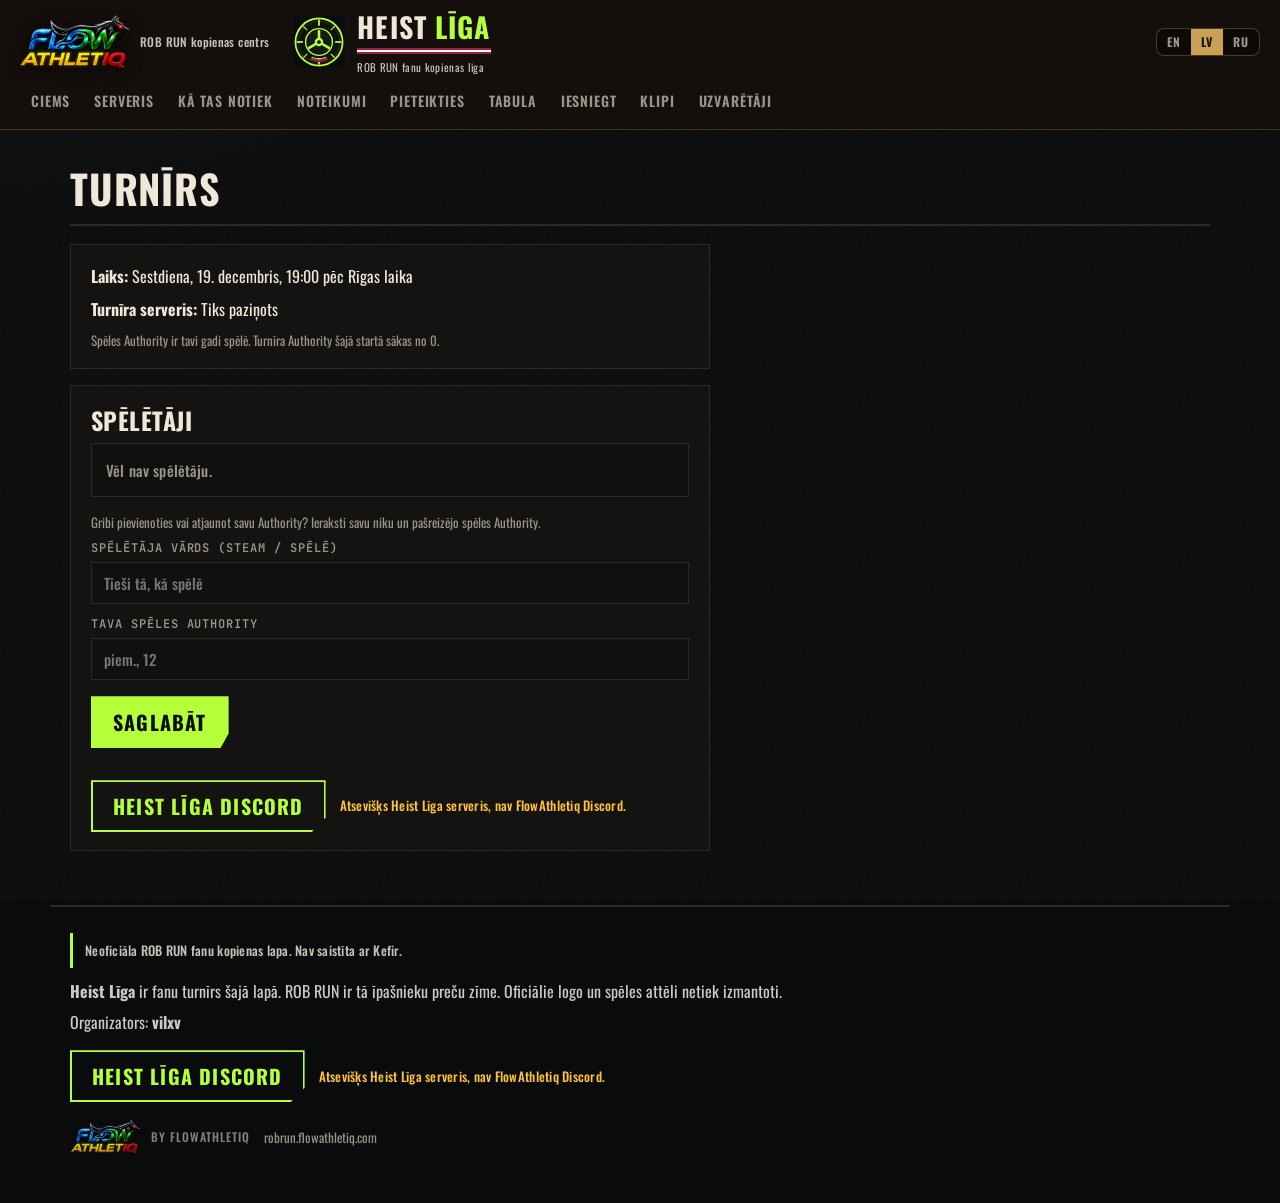
==== commit 0c10d4c3: "Fix Latvian diacritics in display type and show roster Authority as #N. Anton’s Ī macron overhangs n" ====
--- a/turnirs.html
+++ b/turnirs.html
@@ -8,7 +8,7 @@
 <link rel="icon" href="logo/mark-vault.svg" type="image/svg+xml">
 <link rel="preconnect" href="https://fonts.googleapis.com">
 <link rel="preconnect" href="https://fonts.gstatic.com" crossorigin>
-<link href="https://fonts.googleapis.com/css2?family=Cormorant+Garamond:ital,wght@0,500;0,600;1,500;1,600&family=Anton&family=Oswald:wght@400;500;600;700&family=Special+Elite&family=JetBrains+Mono:wght@500;700&display=swap" rel="stylesheet">
+<link href="https://fonts.googleapis.com/css2?family=Cormorant+Garamond:ital,wght@0,500;0,600;1,500;1,600&family=Oswald:wght@400;500;600;700&family=Special+Elite&family=JetBrains+Mono:wght@500;700&display=swap" rel="stylesheet">
 <link rel="stylesheet" href="styles.css">
 <script>
   if (/^(localhost|127\.0\.0\.1|\[::1\])$/.test(location.hostname))
@@ -73,8 +73,8 @@
         <label><span data-i18n="label_player">Spēlētāja vārds (Steam / spēlē)</span>
           <input name="nick" required maxlength="20" placeholder="Tieši tā, kā spēlē" data-i18n-placeholder="ph_signup_nick">
         </label>
-        <label><span data-i18n="label_signup_auth">Tava spēles Authority (gadi)</span>
-          <input name="authority" type="number" inputmode="numeric" min="0" max="99999" step="1" required placeholder="piem., 12 gadi" data-i18n-placeholder="ph_signup_auth">
+        <label><span data-i18n="label_signup_auth">Tava spēles Authority</span>
+          <input name="authority" type="number" inputmode="numeric" min="0" max="99999" step="1" required placeholder="piem., 12" data-i18n-placeholder="ph_signup_auth">
         </label>
         <button class="hl-btn" type="submit" id="hl-signup-btn" data-i18n="btn_signup_save">Saglabāt</button>
         <p class="hl-signed" id="hl-signed-note"></p>
--- a/styles.css
+++ b/styles.css
@@ -4,7 +4,8 @@
   --lime:#b6ff3b; --lime-d:#7fbf1a; --text:#efe8d8; --mute:#9a9488;
   --bone:#efe8d8; --bone-dim:#c8c2b6;
   --red:#c42b36; --carmine:#9d2235; --amber:#ffc23d; --sodium:#ffb04a;
-  --cond:"Anton","Oswald","Impact",sans-serif;
+  /* Oswald 700 replaces Anton: Anton’s Ī macron overhangs neighbouring letters, so Latvian all-caps looked misplaced. */
+  --cond:"Oswald","Arial Narrow",sans-serif;
   --serif:"Cormorant Garamond","Palatino Linotype","Times New Roman",serif;
   --ui:"Oswald","Arial Narrow",sans-serif;
   --type:"Special Elite","Courier New",monospace;
@@ -77,8 +78,8 @@
 }
 .hl-brand{display:flex;align-items:center;gap:12px;text-decoration:none;color:inherit;min-width:0}
 .hl-brand-mark{width:52px;height:52px;flex-shrink:0;display:block}
-.hl-brand-txt{font:400 28px/1 var(--cond);letter-spacing:.04em;color:var(--text);display:flex;flex-direction:column;align-items:stretch;gap:4px}
-.hl-brand-txt b{font-weight:400;color:var(--lime)}
+.hl-brand-txt{font:700 28px/1.2 var(--cond);letter-spacing:.04em;color:var(--text);display:flex;flex-direction:column;align-items:stretch;gap:4px}
+.hl-brand-txt b{font-weight:700;color:var(--lime)}
 .hl-brand-txt .hl-word{display:block;white-space:nowrap}
 .hl-flag{display:block;height:6px;width:100%;background:linear-gradient(to bottom,var(--carmine) 0 40%,#fff 40% 60%,var(--carmine) 60% 100%)}
 .hl-tagline{display:block;margin-top:3px;font:400 11px/1.25 var(--ui);letter-spacing:.03em;color:var(--bone-dim);font-weight:400;text-transform:none;white-space:nowrap}
@@ -131,7 +132,7 @@
 
 .hl-btn{
   display:inline-block;background:var(--lime);color:#0b0d0c!important;border:0;text-decoration:none;cursor:pointer;
-  font:400 20px/1 var(--cond);letter-spacing:.06em;text-transform:uppercase;padding:14px 22px;
+  font:700 20px/1.2 var(--cond);letter-spacing:.06em;text-transform:uppercase;padding:14px 22px;
   clip-path:polygon(0 0,100% 0,100% 72%,94% 100%,0 100%);transition:transform .12s, background .12s;
 }
 .hl-btn:hover{background:#d0ff7a;transform:translateY(-1px)}
@@ -147,7 +148,7 @@
   box-shadow:inset 0 1px 0 rgba(182,255,59,.12), 0 18px 40px rgba(0,0,0,.35);
 }
 .hl-card{background:var(--panel);border:1px solid var(--line);padding:20px 20px 18px;position:relative}
-.hl-count-date{font:400 26px/1.1 var(--cond);margin:0 0 4px;text-transform:uppercase}
+.hl-count-date{font:700 26px/1.2 var(--cond);margin:0 0 4px;text-transform:uppercase}
 .hl-count-tz{margin:0 0 16px;color:var(--mute);font:500 12px var(--mono)}
 .hl-count-tz em{color:var(--amber);font-style:normal}
 .hl-count{display:grid;grid-template-columns:repeat(4,1fr);gap:8px}
@@ -168,12 +169,12 @@
 
 .hl-prize{overflow:hidden}
 .hl-stamp{
-  font:400 13px/1 var(--type);color:var(--lime);border:2px solid var(--lime);
+  font:400 13px/1.25 var(--type);color:var(--lime);border:2px solid var(--lime);
   padding:6px 10px;transform:rotate(-3deg);display:inline-block;letter-spacing:.06em;
 }
 .hl-stamp-amber{color:var(--amber);border-color:var(--amber)}
 .hl-prize .hl-stamp{position:absolute;right:14px;top:14px}
-.hl-prize h2{font:400 22px/1 var(--cond);text-transform:uppercase;margin:0 0 8px}
+.hl-prize h2{font:700 22px/1.2 var(--cond);text-transform:uppercase;margin:0 0 8px}
 .hl-prize-amt{font:500 28px/1 var(--ui);color:var(--bone);margin:0 0 10px;text-transform:uppercase;letter-spacing:.04em}
 
 .hl-sec{max-width:1180px;margin:0 auto;padding:34px 20px}
@@ -181,7 +182,7 @@
   display:flex;justify-content:space-between;align-items:center;gap:14px;flex-wrap:wrap;
   margin-bottom:18px;border-bottom:2px solid var(--line);padding-bottom:12px;
 }
-.hl-sec h2{font:400 clamp(28px,4vw,40px)/1 var(--cond);text-transform:uppercase;margin:0;letter-spacing:.02em}
+.hl-sec h2{font:700 clamp(28px,4vw,40px)/1.2 var(--cond);text-transform:uppercase;margin:0;letter-spacing:.02em}
 .hl-num{font:700 14px/1 var(--mono);color:var(--lime);border:1px solid var(--lime);padding:4px 6px;vertical-align:middle;margin-right:8px;position:relative;top:-6px}
 .hl-small{color:var(--mute);font-size:13px;margin:10px 0 0}
 .hl-tourney-meta{color:var(--mute);font:500 13px var(--mono);margin:0 0 12px}
@@ -190,8 +191,8 @@
 .hl-steps{list-style:none;margin:0;padding:0;display:grid;grid-template-columns:repeat(4,1fr);gap:12px}
 .hl-steps li{background:var(--panel);border:1px solid var(--line);padding:18px 16px 16px;position:relative}
 .hl-steps li:first-child{border-color:rgba(182,255,59,.45)}
-.hl-step-n{font:400 28px/1 var(--cond);color:var(--lime);display:block;margin-bottom:8px}
-.hl-steps h3{font:400 22px/1.1 var(--cond);text-transform:uppercase;margin:0 0 8px}
+.hl-step-n{font:700 28px/1.2 var(--cond);color:var(--lime);display:block;margin-bottom:8px}
+.hl-steps h3{font:700 22px/1.2 var(--cond);text-transform:uppercase;margin:0 0 8px}
 .hl-steps p{margin:0;color:#c6cdc4;font-size:15px}
 
 .hl-rules{list-style:none;margin:0;padding:0;counter-reset:rule;display:grid;gap:8px}
@@ -202,13 +203,13 @@
 .hl-rules li::before{
   content:counter(rule, decimal-leading-zero);
   position:absolute;left:14px;top:14px;
-  font:400 22px/1 var(--cond);color:var(--lime);
+  font:700 22px/1.2 var(--cond);color:var(--lime);
 }
 
 .hl-forms{display:grid;grid-template-columns:1.15fr .85fr;gap:16px;align-items:start}
 .hl-form{display:flex;flex-direction:column;gap:12px}
-.hl-form h3,.hl-signup-side h3,.hl-card h3{font:400 24px/1.1 var(--cond);text-transform:uppercase;margin:0 0 4px;letter-spacing:.02em}
-.hl-form label{display:flex;flex-direction:column;gap:6px;font:600 12px/1 var(--mono);text-transform:uppercase;letter-spacing:.1em;color:var(--mute)}
+.hl-form h3,.hl-signup-side h3,.hl-card h3{font:700 24px/1.2 var(--cond);text-transform:uppercase;margin:0 0 4px;letter-spacing:.02em}
+.hl-form label{display:flex;flex-direction:column;gap:6px;font:600 12px/1.35 var(--mono);text-transform:uppercase;letter-spacing:.08em;color:var(--mute)}
 .hl-opt{text-transform:none;letter-spacing:0;font-weight:500;color:#6f776f}
 .hl-root input{
   background:#0e110f;color:var(--text);border:1px solid var(--line);
@@ -230,19 +231,19 @@
 .hl-table td{padding:12px 14px;border-bottom:1px solid #1f2521;vertical-align:middle}
 .hl-table tr:hover td{background:#171c19}
 .hl-table .r{text-align:right}
-.hl-rank{font:400 24px/1 var(--cond);color:var(--mute);width:48px}
+.hl-rank{font:700 24px/1.2 var(--cond);color:var(--mute);width:48px}
 tr.top1 .hl-rank{color:var(--lime)}
 tr.top2 .hl-rank,tr.top3 .hl-rank{color:#d9dfd6}
 tr.top1{box-shadow:inset 3px 0 0 var(--lime)}
 tr.fresh td{background:rgba(182,255,59,.05)}
 .hl-nick{font-weight:600;font-size:17px}
-.hl-auth{font:400 28px/1 var(--cond);color:var(--lime);letter-spacing:.02em;white-space:nowrap}
+.hl-auth{font:700 28px/1.2 var(--cond);color:var(--lime);letter-spacing:.02em;white-space:nowrap}
 .hl-auth small{font-size:.55em;color:var(--lime-d);margin-left:1px}
 .c-when{font:500 13px var(--mono);color:#c6cdc4;white-space:nowrap}
 .hl-vid{font:700 12px var(--mono);text-transform:uppercase;letter-spacing:.06em;text-decoration:none;border-bottom:1px solid var(--lime)}
 
 .hl-badge{
-  display:inline-block;font:400 12px/1 var(--type);letter-spacing:.08em;text-transform:uppercase;
+  display:inline-block;font:400 12px/1.25 var(--type);letter-spacing:.08em;text-transform:uppercase;
   padding:6px 8px;border:2px solid;transform:rotate(-4deg);
 }
 .hl-badge.ok{color:var(--lime);border-color:var(--lime);background:rgba(182,255,59,.06)}
@@ -259,7 +260,7 @@
 .hl-mugshot{border:1px solid var(--line);background:#161a17;position:relative;height:112px;overflow:hidden}
 .hl-mugshot svg{width:100%;height:100%;display:block}
 .hl-mug-label{position:absolute;left:0;right:0;bottom:4px;text-align:center;font:600 8px var(--mono);color:var(--mute);letter-spacing:.08em}
-.hl-case-info h3{font:400 24px/1 var(--cond);margin:2px 0 6px;text-transform:uppercase}
+.hl-case-info h3{font:700 24px/1.2 var(--cond);margin:2px 0 6px;text-transform:uppercase}
 .hl-case-date{margin:0;font:500 11px var(--mono);color:var(--mute);text-transform:uppercase;letter-spacing:.08em}
 .hl-case-info .hl-auth{display:block;margin:0 0 6px}
 .hl-case-info .hl-small{margin:0 0 10px}
@@ -375,8 +376,8 @@
 
 .hl-live{position:relative}
 .hl-live-grid{display:grid;grid-template-columns:1fr 1fr;gap:16px;align-items:stretch}
-.hl-now-name{font:400 32px/1.1 var(--cond);letter-spacing:.04em;text-transform:uppercase;margin:8px 0 10px;color:var(--bone)}
-.hl-live-list-title{font:400 22px/1 var(--cond);text-transform:uppercase;letter-spacing:.04em;margin:22px 0 10px}
+.hl-now-name{font:700 32px/1.2 var(--cond);letter-spacing:.04em;text-transform:uppercase;margin:8px 0 10px;color:var(--bone)}
+.hl-live-list-title{font:700 22px/1.2 var(--cond);text-transform:uppercase;letter-spacing:.04em;margin:22px 0 10px}
 .hl-play-tools{display:flex;gap:10px;flex-wrap:wrap;margin-top:12px}
 .hl-play-tools[hidden]{display:none!important}
 .hl-play-list{list-style:none;margin:0;padding:0;display:grid;gap:8px}
@@ -389,7 +390,7 @@
   background:rgba(20,20,22,.55);color:var(--mute);
 }
 .hl-play-main{display:flex;flex-wrap:wrap;gap:8px 12px;align-items:baseline}
-.hl-play-card .hl-nick{font:400 20px/1 var(--cond);letter-spacing:.03em;text-transform:uppercase;color:var(--bone)}
+.hl-play-card .hl-nick{font:700 20px/1.2 var(--cond);letter-spacing:.03em;text-transform:uppercase;color:var(--bone)}
 .hl-play-card.is-inactive .hl-nick{color:var(--mute)}
 .hl-play-srv{font:500 13px/1 var(--ui);color:var(--bone-dim)}
 .hl-play-meta{display:flex;gap:8px;align-items:center;font:700 12px/1 var(--mono);color:var(--mute)}
@@ -437,7 +438,7 @@
 .hl-dossier{position:relative}
 .hl-dossier::before{
   content:"LIETA · AUTHORITY";position:absolute;top:-10px;right:14px;z-index:1;
-  font:400 11px/1 var(--type);letter-spacing:.12em;color:var(--carmine);
+  font:400 11px/1.25 var(--type);letter-spacing:.12em;color:var(--carmine);
   background:var(--bg);padding:0 8px;border:1px solid rgba(157,34,53,.45);
 }
 
@@ -498,7 +499,7 @@
 .hl-town-signs{position:absolute;inset:0;pointer-events:none;z-index:2}
 .hl-sign{
   position:absolute;display:flex;align-items:center;justify-content:center;
-  font-family:Oswald,Anton,sans-serif;font-weight:600;text-transform:uppercase;
+  font-family:Oswald,"Arial Narrow",sans-serif;font-weight:600;text-transform:uppercase;
   letter-spacing:.14em;line-height:1;text-align:center;white-space:nowrap;
   color:#1c1610;
 }
@@ -638,12 +639,12 @@
   box-shadow:3px 3px 0 #1a120c;
 }
 .hl-clip-ph{width:100%;height:100%;display:flex;align-items:center;justify-content:center;
-  font:400 28px/1 var(--cond);letter-spacing:.08em;text-transform:uppercase;color:#f0c14a;background:
+  font:700 28px/1.2 var(--cond);letter-spacing:.08em;text-transform:uppercase;color:#f0c14a;background:
     repeating-linear-gradient(45deg, #1a1410 0 10px, #241c16 10px 20px);
 }
 .hl-clip-card iframe{width:100%;aspect-ratio:16/9;border:0;display:block;background:#000}
 .hl-clip-body{padding:10px 12px 12px}
-.hl-clip-body h3{font:400 18px/1.2 var(--cond);text-transform:uppercase;margin:0 0 4px;letter-spacing:.02em}
+.hl-clip-body h3{font:700 18px/1.2 var(--cond);text-transform:uppercase;margin:0 0 4px;letter-spacing:.02em}
 .hl-clip-body p{margin:0;color:var(--mute);font:500 13px/1.3 var(--ui)}
 .hl-clip-host{display:inline-block;margin-top:6px;font:700 10px/1 var(--mono);letter-spacing:.08em;text-transform:uppercase;color:var(--amber);border:1px solid var(--amber);padding:2px 6px}
 .hl-clip-pending{margin:16px 0;padding:12px 14px;border:2px dashed var(--amber);color:var(--bone)}
@@ -656,13 +657,13 @@
   .hl-spot.is-on::after{opacity:.88}
   .hl-town-stage{overflow:visible}
   .hl-town-art img{width:100%;height:auto;aspect-ratio:auto;object-fit:unset}
-  .hl-beacon,.hl-beacon-glow{left:15.69%;top:12.20%}
+  .hl-beacon,.hl-beacon-glow{left:18.33%;top:11.44%}
   .hl-beacon{width:1.6%}
   .hl-beacon-glow{width:8.5%}
-  .hl-spot[data-spot="bank"]{left:60%;top:25.5%;width:40%;height:19.5%}
-  .hl-spot[data-spot="pd"]{left:0;top:40%;width:33%;height:24%}
-  .hl-spot[data-spot="cine"]{left:60%;top:60.5%;width:40%;height:26.5%}
-  .hl-spot[data-spot="tower"]{left:6%;top:10.8%;width:19%;height:22%}
+  .hl-spot[data-spot="bank"]{left:57.5%;top:26.5%;width:37.5%;height:15.5%}
+  .hl-spot[data-spot="pd"]{left:3%;top:45%;width:36%;height:15.5%}
+  .hl-spot[data-spot="cine"]{left:65%;top:63%;width:33.5%;height:14.5%}
+  .hl-spot[data-spot="tower"]{left:8.5%;top:10.5%;width:22.5%;height:27.5%}
   .hl-spot[data-spot="bank"]::after{inset:3% 3% 6% 6%;border-radius:8% / 10%}
   .hl-spot[data-spot="pd"]::after{inset:4% 6% 6% 4%;border-radius:8% / 10%}
   .hl-spot[data-spot="cine"]::after{inset:3% 3% 6% 6%;border-radius:6% / 8%}
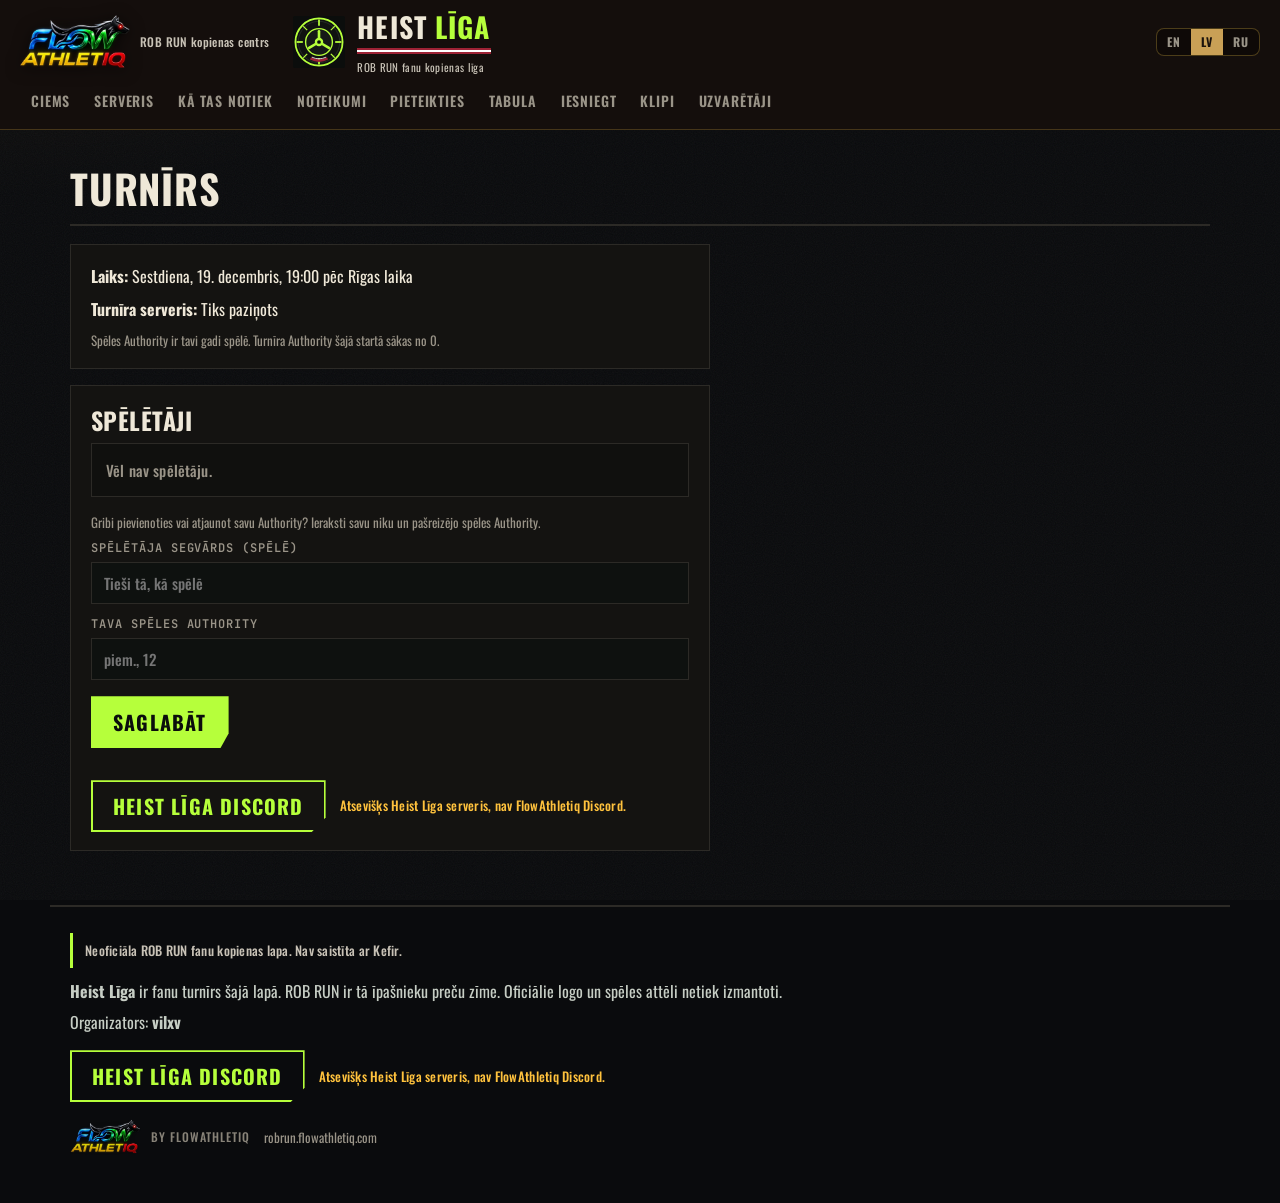
==== commit 194f881c: "Rename the tournament signup name field to in-game nickname. The Spēlētāji form label is now “Spēlēt" ====
--- a/turnirs.html
+++ b/turnirs.html
@@ -70,7 +70,7 @@
       <p class="hl-small hl-roster-lead" data-i18n="signup_update_lead">Gribi pievienoties vai atjaunot savu Authority? Ieraksti savu niku un pašreizējo spēles Authority.</p>
       <form class="hl-form" id="hl-signup" autocomplete="off">
         <p class="hl-seats" id="hl-seats-form" hidden></p>
-        <label><span data-i18n="label_player">Spēlētāja vārds (Steam / spēlē)</span>
+        <label><span data-i18n="label_player">Spēlētāja segvārds (spēlē)</span>
           <input name="nick" required maxlength="20" placeholder="Tieši tā, kā spēlē" data-i18n-placeholder="ph_signup_nick">
         </label>
         <label><span data-i18n="label_signup_auth">Tava spēles Authority</span>
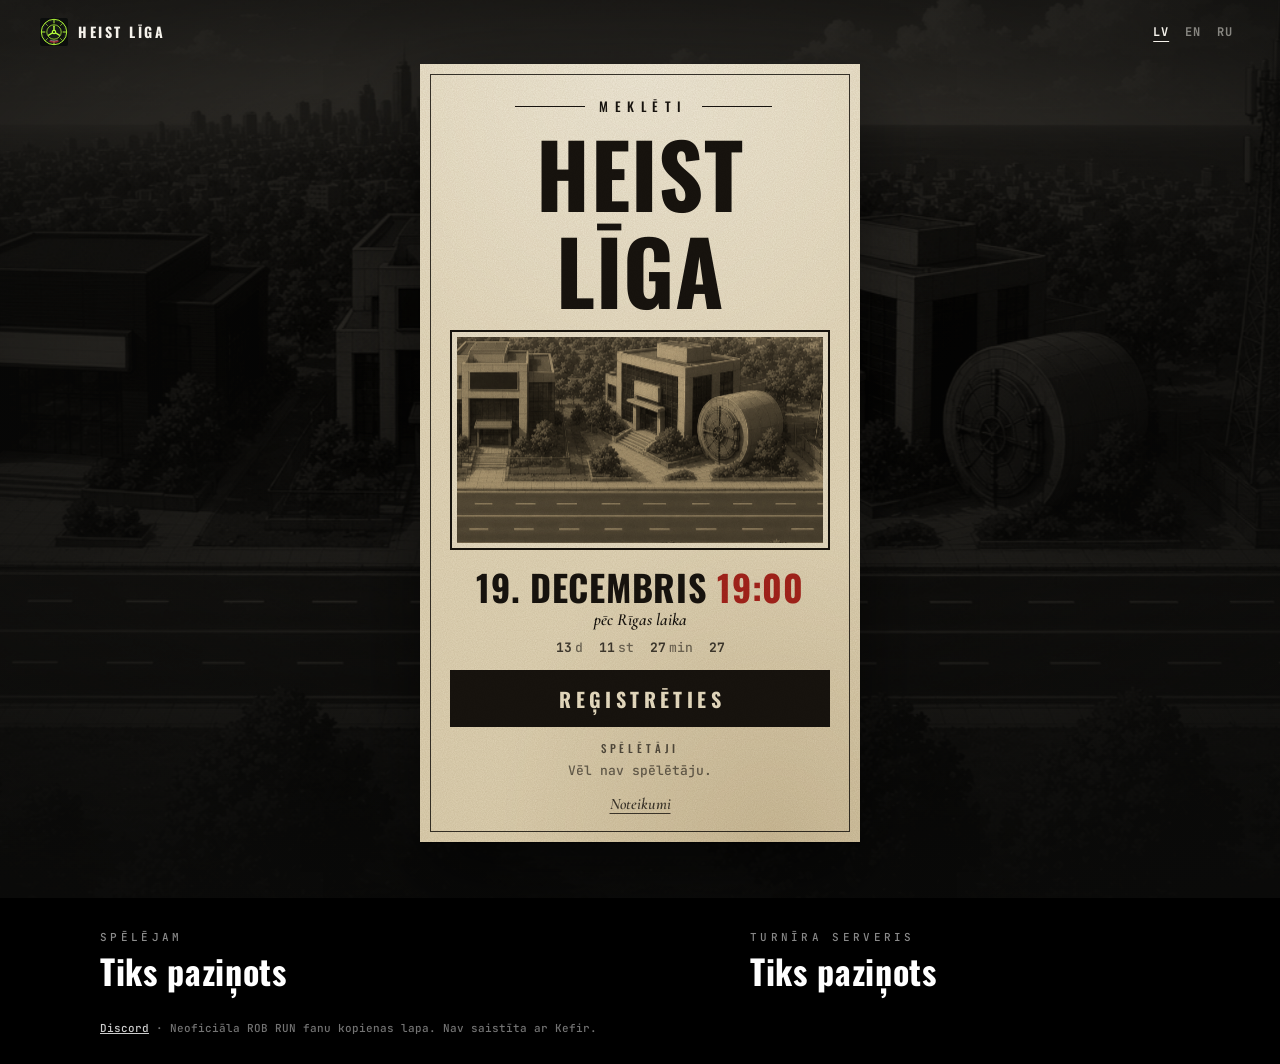
==== commit d407e90b: "Preview: wanted-poster tournament page with one-click signup modal." ====
--- a/turnirs.html
+++ b/turnirs.html
@@ -2,117 +2,143 @@
 <html lang="lv">
 <head>
 <meta charset="utf-8">
-<meta name="viewport" content="width=device-width, initial-scale=1">
+<meta name="viewport" content="width=device-width, initial-scale=1, viewport-fit=cover">
 <title data-i18n="tourney_doc_title">Turnīrs — Heist Līga</title>
 <meta name="description" content="Heist Līga ir neoficiāla ROB RUN fanu kopienas lapa Latvijā. Nav saistīta ar Kefir." data-i18n-content="meta_desc">
+<meta name="theme-color" content="#0b0b0a">
 <link rel="icon" href="logo/mark-vault.svg" type="image/svg+xml">
 <link rel="preconnect" href="https://fonts.googleapis.com">
 <link rel="preconnect" href="https://fonts.gstatic.com" crossorigin>
-<link href="https://fonts.googleapis.com/css2?family=Cormorant+Garamond:ital,wght@0,500;0,600;1,500;1,600&family=Oswald:wght@400;500;600;700&family=Special+Elite&family=JetBrains+Mono:wght@500;700&display=swap" rel="stylesheet">
-<link rel="stylesheet" href="styles.css">
-<script>
-  if (/^(localhost|127\.0\.0\.1|\[::1\])$/.test(location.hostname))
-    document.documentElement.classList.add("hl-local-preview");
-</script>
+<link href="https://fonts.googleapis.com/css2?family=Cormorant+Garamond:ital,wght@1,600&family=Oswald:wght@500;700&family=JetBrains+Mono:wght@500;700&display=swap" rel="stylesheet">
+<link rel="stylesheet" href="wanted.css">
 </head>
-<body>
-<div class="hl-root hl-page-turnirs" id="top">
+<body class="wp">
 
-  <div class="hl-example" role="status" data-i18n="preview_banner">⚠ PRIEKŠSKATĪJUMS · lapa vēl nav publiska.</div>
+<header class="wp-top">
+  <a class="wp-home" href="index.html" aria-label="Heist Līga">
+    <img src="logo/mark-vault.svg" width="28" height="28" alt="">
+    <span>HEIST LĪGA</span>
+  </a>
+  <div class="hl-lang wp-lang" role="group" aria-label="Valoda" data-i18n-aria="language">
+    <button type="button" data-lang="lv" lang="lv" aria-pressed="true" class="is-on">LV</button>
+    <button type="button" data-lang="en" lang="en" aria-pressed="false">EN</button>
+    <button type="button" data-lang="ru" lang="ru" aria-pressed="false">RU</button>
+  </div>
+</header>
 
-<header class="hl-top">
-    <div class="hl-top-bar">
-      <a class="hl-fa-lockup" href="https://flowathletiq.com/" target="_blank" rel="noopener noreferrer" aria-label="FlowAthletiq">
-        <span class="lg-mark">
-          <picture>
-            <source type="image/webp" srcset="assets/logo-redeye-320.webp 1x, assets/logo-redeye-640.webp 2x">
-            <img src="assets/logo-redeye-320.png" srcset="assets/logo-redeye-640.png 2x" alt="FlowAthletiq" width="320" height="157">
-          </picture>
-          <span class="lg-glint" aria-hidden="true"><i class="lg-g"></i><i class="lg-l"></i></span>
-        </span>
-        <span class="hl-fa-hub" data-i18n="fa_hub">ROB RUN kopienas centrs</span>
-      </a>
-      <a class="hl-brand" href="index.html">
-        <img class="hl-brand-mark" src="logo/mark-vault.svg" width="52" height="52" alt="Heist Līga">
-        <span class="hl-brand-txt"><span class="hl-word">HEIST <b>LĪGA</b></span><i class="hl-flag" aria-hidden="true"></i><span class="hl-tagline" data-i18n="tagline">ROB RUN fanu kopienas līga</span></span>
-      </a>
-      <div class="hl-lang" role="group" aria-label="Valoda" data-i18n-aria="language">
-        <button type="button" data-lang="en" lang="en" aria-pressed="false">EN</button>
-        <button type="button" data-lang="lv" lang="lv" aria-pressed="true" class="is-on">LV</button>
-        <button type="button" data-lang="ru" lang="ru" aria-pressed="false">RU</button>
-      </div>
+<main class="wp-stage">
+  <article class="wp-poster" aria-labelledby="wp-title">
+    <p class="wp-kicker" data-i18n="w_kicker">Meklē</p>
+    <h1 class="wp-title" id="wp-title">HEIST<br>LĪGA</h1>
+
+    <figure class="wp-photo" aria-hidden="true">
+      <picture>
+        <source type="image/webp" srcset="assets/heist-town.webp">
+        <img src="assets/heist-town.jpg" width="1280" height="720" alt="">
+      </picture>
+    </figure>
+
+    <p class="wp-date"><span data-i18n="w_date">19. DECEMBRIS</span> <b>19:00</b></p>
+    <p class="wp-tz" data-i18n="riga_time">pēc Rīgas laika</p>
+
+    <div class="wp-count" id="hl-countdown" aria-live="off">
+      <span><b id="hl-d">00</b><i data-i18n="w_d">d</i></span>
+      <span><b id="hl-h">00</b><i data-i18n="w_h">h</i></span>
+      <span><b id="hl-m">00</b><i data-i18n="w_m">min</i></span>
+      <span class="wp-sec"><b id="hl-s">00</b></span>
     </div>
-    <nav class="hl-nav" aria-label="Lapas sadaļas" data-i18n-aria="nav_label">
-      <a href="index.html#ciems" data-i18n="nav_town">Ciems</a>
-      <a href="index.html#spelejam" data-i18n="nav_server">Serveris</a>
-      <a href="index.html#ka-notiek" data-i18n="nav_how">Kā tas notiek</a>
-      <a href="index.html#noteikumi" data-i18n="nav_rules">Noteikumi</a>
-      <a href="turnirs.html" aria-current="page" data-i18n="nav_signup">Pieteikties</a>
-      <a href="index.html#tabula" data-i18n="nav_board">Tabula</a>
-      <a href="index.html#iesniegt" data-i18n="nav_submit">Iesniegt</a>
-      <a href="index.html#klipi" data-i18n="nav_clips">Klipi</a>
-      <a href="index.html#uzvaretaji" data-i18n="nav_winners">Uzvarētāji</a>
-    </nav>
-  </header>
 
-  <section class="hl-sec" id="pieteikties">
-    <div class="hl-sec-head">
-      <h2 data-i18n="tourney_page_title">Turnīrs</h2>
+    <button type="button" class="wp-btn" id="wp-open-signup" data-i18n="w_register">Reģistrēties</button>
+    <button type="button" class="wp-btn wp-btn-alt" id="wp-open-result" data-i18n="btn_submit_result" hidden>Iesniegt rezultātu</button>
+
+    <div class="wp-roster">
+      <p class="wp-roster-h" data-i18n="signup_list_title">Spēlētāji</p>
+      <ul class="hl-signup-list" id="hl-signup-list"></ul>
     </div>
-    <div class="hl-card hl-tourney-facts">
-      <p><b data-i18n="card_time">Laiks:</b> <span id="hl-event-date">Sestdiena, 19. decembris, 19:00</span> <span data-i18n="riga_time">pēc Rīgas laika</span></p>
-      <p><b data-i18n="card_tourney_server">Turnīra serveris:</b> <span id="hl-tourney-server">Tiks paziņots</span></p>
-      <p class="hl-small" data-i18n="tourney_auth_explain">Spēles Authority ir tavi gadi spēlē. Turnīra Authority šajā startā sākas no 0.</p>
+
+    <button type="button" class="wp-link" id="wp-open-rules" data-i18n="nav_rules">Noteikumi</button>
+  </article>
+</main>
+
+<footer class="wp-foot">
+  <div class="wp-servers">
+    <div class="wp-srv">
+      <p class="wp-srv-k" data-i18n="w_srv_now">Spēlējam</p>
+      <p class="wp-srv-v" id="hl-now-server">…</p>
     </div>
-    <div class="hl-card hl-roster">
-      <h3 data-i18n="signup_list_title">Spēlētāji</h3>
-      <ul class="hl-signup-list" id="hl-signup-list"></ul>
-      <p class="hl-small hl-roster-lead" data-i18n="signup_update_lead">Gribi pievienoties vai atjaunot savu Authority? Ieraksti savu niku un pašreizējo spēles Authority.</p>
-      <form class="hl-form" id="hl-signup" autocomplete="off">
-        <p class="hl-seats" id="hl-seats-form" hidden></p>
-        <label><span data-i18n="label_player">Spēlētāja segvārds (spēlē)</span>
-          <input name="nick" required maxlength="20" placeholder="Tieši tā, kā spēlē" data-i18n-placeholder="ph_signup_nick">
-        </label>
-        <label><span data-i18n="label_signup_auth">Tava spēles Authority</span>
-          <input name="authority" type="number" inputmode="numeric" min="0" max="99999" step="1" required placeholder="piem., 12" data-i18n-placeholder="ph_signup_auth">
-        </label>
-        <button class="hl-btn" type="submit" id="hl-signup-btn" data-i18n="btn_signup_save">Saglabāt</button>
-        <p class="hl-signed" id="hl-signed-note"></p>
-      </form>
-      <div class="hl-discord hl-discord-pending">
-        <a class="hl-btn hl-btn-ghost hl-discord-join is-soon" href="#" aria-disabled="true">Heist Līga Discord</a>
-        <span class="hl-soon" data-i18n="discord_soon">Atsevišķs Heist Līga serveris, nav FlowAthletiq Discord.</span>
-      </div>
+    <div class="wp-srv">
+      <p class="wp-srv-k" data-i18n="w_srv_tourney">Turnīra serveris</p>
+      <p class="wp-srv-v" id="hl-tourney-server">…</p>
     </div>
-  </section>
+  </div>
+  <p class="wp-fine">
+    <a class="hl-discord-join hl-discord-pending is-soon" href="#" aria-disabled="true">Discord</a>
+    <span class="hl-discord-pending" aria-hidden="true"> · </span>
+    <span data-i18n="fan_line">Neoficiāla ROB RUN fanu kopienas lapa. Nav saistīta ar Kefir.</span>
+  </p>
+</footer>
 
-<footer class="hl-foot">
-    <p class="hl-fan-line" data-i18n="fan_line">Neoficiāla ROB RUN fanu kopienas lapa. Nav saistīta ar Kefir.</p>
-    <p data-i18n-html="footer_about_html"><b>Heist Līga</b> ir fanu turnīrs šajā lapā. ROB RUN ir tā īpašnieku preču zīme. Oficiālie logo un spēles attēli netiek izmantoti.</p>
-    <p data-i18n-html="footer_org_html">Organizators: <b>vilxv</b></p>
-    <div class="hl-discord hl-discord-pending">
-      <a class="hl-btn hl-btn-ghost hl-discord-join is-soon" href="#" aria-disabled="true">Heist Līga Discord</a>
-      <span class="hl-soon" data-i18n="discord_soon">Atsevišķs Heist Līga serveris, nav FlowAthletiq Discord.</span>
-    </div>
-    <div class="hl-by">
-      <a class="hl-fa-brand" href="https://flowathletiq.com/" target="_blank" rel="noopener noreferrer" aria-label="FlowAthletiq">
-        <span class="hl-fa-mark">
-          <picture>
-            <source srcset="assets/fa-logo.webp" type="image/webp">
-            <img class="hl-fa-logo" src="assets/fa-logo.png" alt="" width="480" height="242">
-          </picture>
-          <span class="logo-eye" aria-hidden="true"><i class="glow"></i><i class="lid"></i></span>
-        </span>
-        <span class="hl-fa-by" data-i18n="by_fa">by FlowAthletiq</span>
-      </a>
-      <p class="hl-fa" data-i18n="planned_url">robrun.flowathletiq.com</p>
-    </div>
-  </footer>
+<!-- Reģistrācija -->
+<dialog class="wp-modal" id="wp-signup" aria-labelledby="wp-signup-h">
+  <form class="wp-form" id="hl-signup" autocomplete="off">
+    <button type="button" class="wp-x" data-close aria-label="×">×</button>
+    <h2 id="wp-signup-h" data-i18n="w_register">Reģistrēties</h2>
+    <label><span data-i18n="label_player">Spēlētāja segvārds (spēlē)</span>
+      <input name="nick" required maxlength="20" placeholder="Tieši tā, kā spēlē" data-i18n-placeholder="ph_signup_nick">
+    </label>
+    <label><span data-i18n="label_signup_auth">Tava spēles Authority</span>
+      <input name="authority" type="number" inputmode="numeric" min="0" max="99999" step="1" required placeholder="piem., 12" data-i18n-placeholder="ph_signup_auth">
+    </label>
+    <p class="wp-hint" data-i18n="signup_auth_help">Tavs pašreizējais Authority spēlē, nevis turnīra punkti.</p>
+    <button class="wp-btn" type="submit" data-i18n="w_register">Reģistrēties</button>
+  </form>
+</dialog>
 
-  <div class="hl-toast" id="hl-toast" role="status"></div>
-</div>
+<!-- Rezultāts: poga redzama tikai pēc starta -->
+<dialog class="wp-modal" id="wp-result" aria-labelledby="wp-result-h">
+  <form class="wp-form" id="hl-submit" autocomplete="off">
+    <button type="button" class="wp-x" data-close aria-label="×">×</button>
+    <h2 id="wp-result-h" data-i18n="submit_title">Iesniegt rezultātu</h2>
+    <label><span data-i18n="label_player">Spēlētāja segvārds (spēlē)</span>
+      <input name="nick" required maxlength="20" placeholder="Tieši tā, kā spēlē un ierakstā" data-i18n-placeholder="ph_result_nick">
+    </label>
+    <label><span data-i18n="label_auth">Turnīra Authority</span>
+      <input name="auth" type="number" inputmode="numeric" min="1" max="99999" required placeholder="piem., 12" data-i18n-placeholder="ph_auth">
+    </label>
+    <p class="wp-hint" data-i18n="auth_help">Punkti šajā turnīrā. Visi sāk no 0.</p>
+    <label><span data-i18n="label_video">Video saite</span>
+      <input name="video" type="url" required maxlength="200" placeholder="https://" data-i18n-placeholder="ph_result_url">
+    </label>
+    <button class="wp-btn" type="submit" data-i18n="btn_submit_result">Iesniegt rezultātu</button>
+  </form>
+</dialog>
+
+<!-- Noteikumi -->
+<dialog class="wp-modal wp-modal-rules" id="wp-rules" aria-labelledby="wp-rules-h">
+  <div class="wp-form">
+    <button type="button" class="wp-x" data-close aria-label="×">×</button>
+    <h2 id="wp-rules-h" data-i18n="rules_title">Noteikumi</h2>
+    <p class="wp-hint" data-i18n="tourney_auth_explain">Spēles Authority ir tavi gadi spēlē. Turnīra Authority šajā startā sākas no 0.</p>
+    <ol class="wp-rules">
+      <li data-i18n="rule_1"></li>
+      <li class="hl-discord-pending" data-i18n="rule_2"></li>
+      <li data-i18n="rule_3"></li>
+      <li data-i18n="rule_4"></li>
+      <li data-i18n="rule_5"></li>
+      <li data-i18n="rule_6"></li>
+      <li data-i18n="rule_7"></li>
+      <li data-i18n="rule_8"></li>
+      <li data-i18n="rule_10"></li>
+      <li data-i18n="rule_11"></li>
+    </ol>
+  </div>
+</dialog>
+
+<div class="hl-toast" id="hl-toast" role="status"></div>
+
 <script src="data.js"></script>
 <script src="i18n.js"></script>
 <script src="app.js"></script>
+<script src="wanted.js"></script>
 </body>
 </html>
--- a/wanted.css
+++ b/wanted.css
@@ -0,0 +1,140 @@
+/* Heist Līga — "wanted poster" tournament page. Standalone; does not use styles.css. */
+:root{
+  --ink:#17130e; --paper:#e9dfc6; --paper-2:#ddd0b1; --night:#0b0b0a; --white:#f6f3ec;
+  --red:#a4231b;
+  --display:"Oswald","Arial Narrow",Arial,sans-serif;
+  --mono:"JetBrains Mono",ui-monospace,Menlo,monospace;
+  --serif:"Cormorant Garamond",Georgia,serif;
+}
+*{box-sizing:border-box}
+[hidden]{display:none !important}
+html,body{margin:0}
+body.wp{
+  min-height:100vh; display:flex; flex-direction:column;
+  background:var(--night); color:var(--white);
+  font:15px/1.5 var(--mono); -webkit-font-smoothing:antialiased;
+}
+/* Rob Run ciems kā tumša fona tekstūra */
+body.wp::before{
+  content:""; position:fixed; inset:0; z-index:-2;
+  background:url("assets/heist-town.jpg") center 40%/cover no-repeat;
+  filter:grayscale(1) sepia(.35) brightness(.32) contrast(1.1);
+  transform:scale(1.04);
+}
+body.wp::after{
+  content:""; position:fixed; inset:0; z-index:-1; pointer-events:none;
+  background:radial-gradient(120% 90% at 50% 35%, rgba(11,11,10,.15) 0%, rgba(11,11,10,.85) 70%, #0b0b0a 100%);
+}
+
+/* Augša */
+.wp-top{display:flex; align-items:center; justify-content:space-between; padding:18px clamp(16px,4vw,40px)}
+.wp-home{display:flex; align-items:center; gap:10px; color:var(--white); text-decoration:none;
+  font:700 14px/1 var(--display); letter-spacing:.18em}
+.wp-home img{border-radius:2px}
+.wp-lang{display:flex; gap:2px}
+.wp-lang button{background:none; border:0; color:rgba(246,243,236,.5); font:700 12px/1 var(--mono);
+  letter-spacing:.08em; padding:8px 7px; cursor:pointer}
+.wp-lang button.is-on{color:var(--white); text-decoration:underline; text-underline-offset:5px}
+
+/* Plakāts */
+.wp-stage{flex:1; display:flex; justify-content:center; align-items:flex-start; padding:8px 16px 56px}
+.wp-poster{
+  position:relative; width:100%; max-width:440px; text-align:center; color:var(--ink);
+  padding:30px 30px 26px;
+  background:
+    radial-gradient(130% 80% at 50% 0%, rgba(255,255,255,.35), transparent 60%),
+    radial-gradient(90% 60% at 80% 100%, rgba(120,90,40,.18), transparent 70%),
+    linear-gradient(var(--paper), var(--paper-2));
+  box-shadow:0 30px 80px rgba(0,0,0,.6), 0 2px 0 rgba(0,0,0,.3);
+}
+.wp-poster::before{content:""; position:absolute; inset:10px; border:1.5px solid var(--ink); pointer-events:none; opacity:.85}
+.wp-poster::after{ /* papīra grauds */
+  content:""; position:absolute; inset:0; pointer-events:none; opacity:.22; mix-blend-mode:multiply;
+  background-image:url("data:image/svg+xml,%3Csvg xmlns='http://www.w3.org/2000/svg' width='160' height='160'%3E%3Cfilter id='n'%3E%3CfeTurbulence type='fractalNoise' baseFrequency='.9' numOctaves='2' stitchTiles='stitch'/%3E%3CfeColorMatrix values='0 0 0 0 .3 0 0 0 0 .22 0 0 0 0 .1 0 0 0 .9 0'/%3E%3C/filter%3E%3Crect width='100%25' height='100%25' filter='url(%23n)'/%3E%3C/svg%3E");
+}
+.wp-kicker{margin:6px 0 0; display:flex; align-items:center; gap:14px; justify-content:center;
+  font:500 13px/1 var(--display); letter-spacing:.5em; text-transform:uppercase; padding-left:.5em}
+.wp-kicker::before,.wp-kicker::after{content:""; height:1.5px; background:var(--ink); flex:1; max-width:70px}
+.wp-title{margin:10px 0 16px; font:700 clamp(72px,21vw,100px)/1.1 var(--display);
+  letter-spacing:.01em; text-transform:uppercase; padding-top:.06em}
+.wp-photo picture{display:block; overflow:hidden}
+.wp-photo{margin:0 auto 20px; border:2px solid var(--ink); padding:5px; background:rgba(255,255,255,.15)}
+.wp-photo img{display:block; width:100%; height:auto; aspect-ratio:16/9; object-fit:cover; object-position:50% 50%; transform:scale(1.9); transform-origin:71% 50%;
+  filter:grayscale(1) sepia(.55) contrast(1.2) brightness(.92); mix-blend-mode:multiply}
+.wp-date{margin:0; font:700 clamp(28px,8vw,36px)/1.15 var(--display); text-transform:uppercase; letter-spacing:.02em}
+.wp-date b{color:var(--red)}
+.wp-tz{margin:2px 0 0; font:600 italic 17px/1.3 var(--serif)}
+.wp-count{display:flex; justify-content:center; gap:16px; margin:14px 0 22px; font:700 13px/1 var(--mono); opacity:.8}
+.wp-count b{font-weight:700}
+.wp-count i{font-style:normal; font-weight:500; margin-left:3px; opacity:.7}
+.wp-count[data-live]{display:none}
+.wp-count[data-live] + .wp-btn{margin-top:22px}
+.wp-btn{
+  display:block; width:100%; border:0; cursor:pointer;
+  background:var(--ink); color:var(--paper);
+  font:700 20px/1 var(--display); letter-spacing:.22em; text-transform:uppercase;
+  padding:19px 16px 18px; padding-left:calc(16px + .22em);
+  transition:transform .15s ease, background .15s ease;
+}
+.wp-btn:hover{background:var(--red)}
+.wp-btn:active{transform:translateY(1px)}
+.wp-btn:focus-visible,.wp-link:focus-visible,.wp-lang button:focus-visible{outline:2px solid var(--red); outline-offset:3px}
+.wp-btn-alt{margin-top:10px; background:transparent; color:var(--ink); box-shadow:inset 0 0 0 2px var(--ink); font-size:16px}
+.wp-btn-alt:hover{background:var(--ink); color:var(--paper)}
+.wp-roster{margin:22px 0 0}
+.wp-roster-h{margin:0 0 6px; font:500 11px/1 var(--display); letter-spacing:.35em; text-transform:uppercase; opacity:.7}
+.hl-signup-list{list-style:none; margin:0; padding:0; font:500 13px/1.7 var(--mono)}
+.hl-signup-list li{display:inline}
+.hl-signup-list li + li::before{content:" · "; opacity:.5}
+.hl-signup-empty{opacity:.6}
+.wp-link{margin-top:18px; background:none; border:0; padding:4px; cursor:pointer; color:var(--ink);
+  font:600 italic 16px/1 var(--serif); text-decoration:underline; text-underline-offset:4px; opacity:.8}
+.wp-link:hover{opacity:1}
+
+/* Apakša: serveri baltā uz melna */
+.wp-foot{background:#000; color:#fff; padding:34px clamp(16px,5vw,64px) 26px}
+.wp-servers{display:grid; grid-template-columns:1fr; gap:22px; max-width:1080px; margin:0 auto}
+@media (min-width:720px){ .wp-servers{grid-template-columns:1.4fr 1fr; gap:48px} }
+.wp-srv p{margin:0}
+.wp-srv-k{font:500 11px/1 var(--mono); letter-spacing:.3em; text-transform:uppercase; color:rgba(255,255,255,.55)}
+.wp-srv-v{margin-top:8px !important; font:700 clamp(24px,5vw,34px)/1.15 var(--display); letter-spacing:.02em; color:#fff; overflow-wrap:anywhere}
+.wp-fine{max-width:1080px; margin:30px auto 0; font:500 11px/1.6 var(--mono); color:rgba(255,255,255,.45)}
+.wp-fine a{color:rgba(255,255,255,.8)}
+html:not(.hl-has-discord) .hl-discord-pending{display:none !important}
+
+/* Modāļi */
+.wp-modal{border:0; padding:0; width:min(420px, calc(100vw - 28px)); max-height:calc(100vh - 28px);
+  background:var(--paper); color:var(--ink); box-shadow:0 30px 90px rgba(0,0,0,.7)}
+.wp-modal::backdrop{background:rgba(5,5,4,.72); backdrop-filter:blur(3px)}
+.wp-form{position:relative; padding:30px 26px 26px; margin:0}
+.wp-form h2{margin:0 0 18px; font:700 30px/1.15 var(--display); text-transform:uppercase; letter-spacing:.04em}
+.wp-form label{display:block; margin:0 0 14px}
+.wp-form label span{display:block; margin-bottom:6px; font:500 12px/1.3 var(--display); letter-spacing:.14em; text-transform:uppercase}
+.wp-form input{width:100%; border:0; border-bottom:2px solid var(--ink); background:rgba(255,255,255,.4);
+  padding:12px 10px; font:500 17px/1.2 var(--mono); color:var(--ink); border-radius:0}
+.wp-form input:focus{outline:none; background:rgba(255,255,255,.75)}
+.wp-hint{margin:-4px 0 18px; font:500 12px/1.5 var(--mono); opacity:.7}
+.wp-x{position:absolute; top:8px; right:10px; background:none; border:0; font:400 28px/1 var(--display); color:var(--ink); cursor:pointer; padding:6px 8px}
+.wp-rules{margin:0; padding-left:20px; font:500 13px/1.55 var(--mono)}
+.wp-rules li{margin:0 0 8px}
+.wp-modal-rules{width:min(560px, calc(100vw - 28px))}
+
+/* Paziņojums */
+.hl-toast{position:fixed; left:50%; bottom:22px; transform:translate(-50%,20px); opacity:0; pointer-events:none;
+  background:var(--white); color:var(--ink); padding:12px 18px; font:500 13px/1.4 var(--mono);
+  box-shadow:0 10px 40px rgba(0,0,0,.5); transition:.25s ease; z-index:50; max-width:calc(100vw - 32px)}
+.hl-toast.show{opacity:1; transform:translate(-50%,0)}
+
+@media (min-width:900px) and (max-height:1000px){
+  .wp-stage{padding-top:0}
+  .wp-title{font-size:88px; margin:6px 0 12px}
+  .wp-photo{margin-bottom:16px}
+  .wp-count{margin:10px 0 16px}
+  .wp-roster{margin-top:16px}
+  .wp-link{margin-top:10px}
+}
+@media (max-width:420px){
+  .wp-poster{padding:26px 22px 22px}
+  .wp-count{gap:12px}
+}
+@media (prefers-reduced-motion:reduce){ *{transition:none !important} }
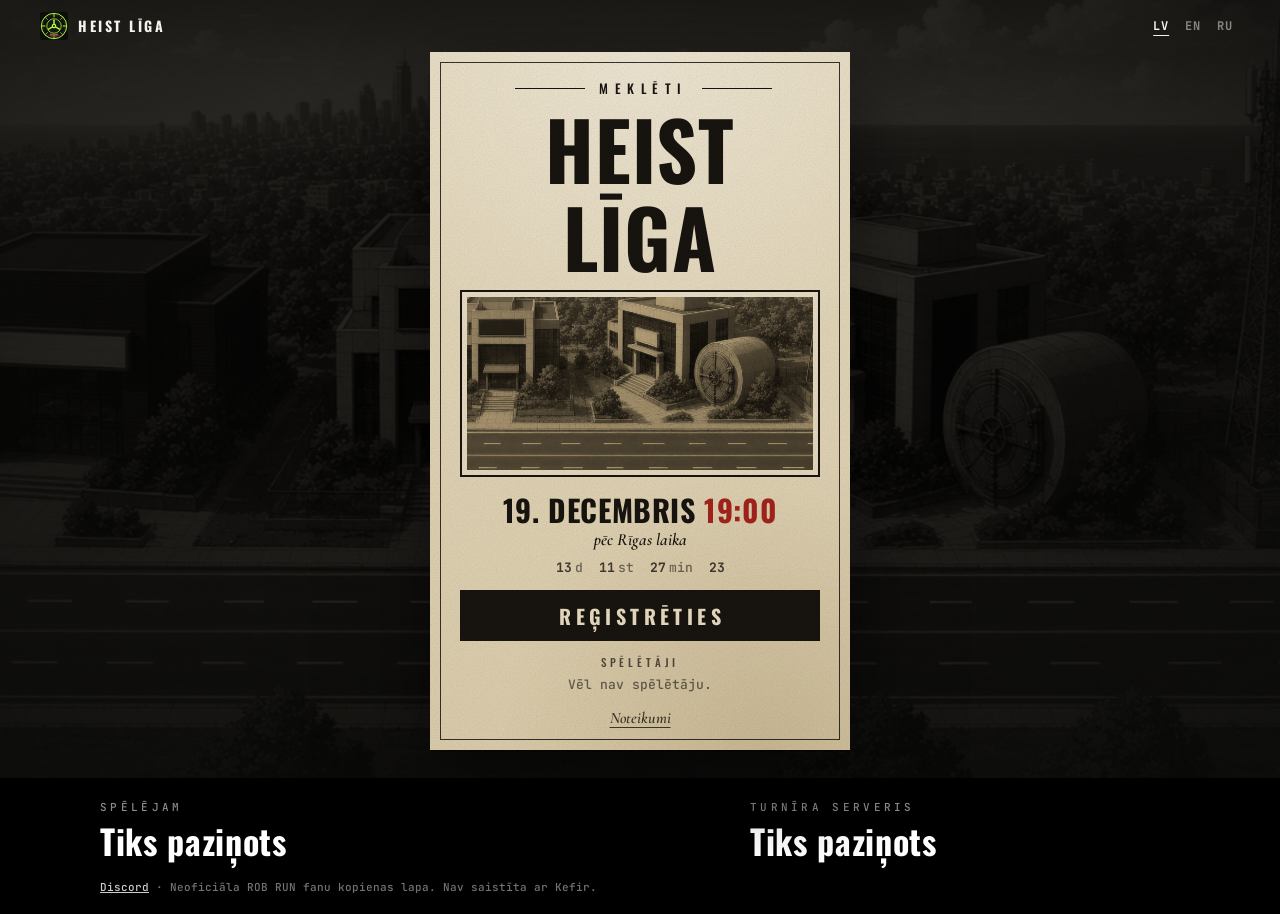
==== commit 7b571ff3: "Preview: make the wanted poster the home page; retire the village page; redirect turnirs.html." ====
--- a/turnirs.html
+++ b/turnirs.html
@@ -2,143 +2,11 @@
 <html lang="lv">
 <head>
 <meta charset="utf-8">
-<meta name="viewport" content="width=device-width, initial-scale=1, viewport-fit=cover">
-<title data-i18n="tourney_doc_title">Turnīrs — Heist Līga</title>
-<meta name="description" content="Heist Līga ir neoficiāla ROB RUN fanu kopienas lapa Latvijā. Nav saistīta ar Kefir." data-i18n-content="meta_desc">
-<meta name="theme-color" content="#0b0b0a">
-<link rel="icon" href="logo/mark-vault.svg" type="image/svg+xml">
-<link rel="preconnect" href="https://fonts.googleapis.com">
-<link rel="preconnect" href="https://fonts.gstatic.com" crossorigin>
-<link href="https://fonts.googleapis.com/css2?family=Cormorant+Garamond:ital,wght@1,600&family=Oswald:wght@500;700&family=JetBrains+Mono:wght@500;700&display=swap" rel="stylesheet">
-<link rel="stylesheet" href="wanted.css">
+<title>Heist Līga</title>
+<meta name="robots" content="noindex">
+<link rel="canonical" href="https://robrun.flowathletiq.com/">
+<meta http-equiv="refresh" content="0; url=./">
+<script>location.replace("./" + location.search + location.hash);</script>
 </head>
-<body class="wp">
-
-<header class="wp-top">
-  <a class="wp-home" href="index.html" aria-label="Heist Līga">
-    <img src="logo/mark-vault.svg" width="28" height="28" alt="">
-    <span>HEIST LĪGA</span>
-  </a>
-  <div class="hl-lang wp-lang" role="group" aria-label="Valoda" data-i18n-aria="language">
-    <button type="button" data-lang="lv" lang="lv" aria-pressed="true" class="is-on">LV</button>
-    <button type="button" data-lang="en" lang="en" aria-pressed="false">EN</button>
-    <button type="button" data-lang="ru" lang="ru" aria-pressed="false">RU</button>
-  </div>
-</header>
-
-<main class="wp-stage">
-  <article class="wp-poster" aria-labelledby="wp-title">
-    <p class="wp-kicker" data-i18n="w_kicker">Meklē</p>
-    <h1 class="wp-title" id="wp-title">HEIST<br>LĪGA</h1>
-
-    <figure class="wp-photo" aria-hidden="true">
-      <picture>
-        <source type="image/webp" srcset="assets/heist-town.webp">
-        <img src="assets/heist-town.jpg" width="1280" height="720" alt="">
-      </picture>
-    </figure>
-
-    <p class="wp-date"><span data-i18n="w_date">19. DECEMBRIS</span> <b>19:00</b></p>
-    <p class="wp-tz" data-i18n="riga_time">pēc Rīgas laika</p>
-
-    <div class="wp-count" id="hl-countdown" aria-live="off">
-      <span><b id="hl-d">00</b><i data-i18n="w_d">d</i></span>
-      <span><b id="hl-h">00</b><i data-i18n="w_h">h</i></span>
-      <span><b id="hl-m">00</b><i data-i18n="w_m">min</i></span>
-      <span class="wp-sec"><b id="hl-s">00</b></span>
-    </div>
-
-    <button type="button" class="wp-btn" id="wp-open-signup" data-i18n="w_register">Reģistrēties</button>
-    <button type="button" class="wp-btn wp-btn-alt" id="wp-open-result" data-i18n="btn_submit_result" hidden>Iesniegt rezultātu</button>
-
-    <div class="wp-roster">
-      <p class="wp-roster-h" data-i18n="signup_list_title">Spēlētāji</p>
-      <ul class="hl-signup-list" id="hl-signup-list"></ul>
-    </div>
-
-    <button type="button" class="wp-link" id="wp-open-rules" data-i18n="nav_rules">Noteikumi</button>
-  </article>
-</main>
-
-<footer class="wp-foot">
-  <div class="wp-servers">
-    <div class="wp-srv">
-      <p class="wp-srv-k" data-i18n="w_srv_now">Spēlējam</p>
-      <p class="wp-srv-v" id="hl-now-server">…</p>
-    </div>
-    <div class="wp-srv">
-      <p class="wp-srv-k" data-i18n="w_srv_tourney">Turnīra serveris</p>
-      <p class="wp-srv-v" id="hl-tourney-server">…</p>
-    </div>
-  </div>
-  <p class="wp-fine">
-    <a class="hl-discord-join hl-discord-pending is-soon" href="#" aria-disabled="true">Discord</a>
-    <span class="hl-discord-pending" aria-hidden="true"> · </span>
-    <span data-i18n="fan_line">Neoficiāla ROB RUN fanu kopienas lapa. Nav saistīta ar Kefir.</span>
-  </p>
-</footer>
-
-<!-- Reģistrācija -->
-<dialog class="wp-modal" id="wp-signup" aria-labelledby="wp-signup-h">
-  <form class="wp-form" id="hl-signup" autocomplete="off">
-    <button type="button" class="wp-x" data-close aria-label="×">×</button>
-    <h2 id="wp-signup-h" data-i18n="w_register">Reģistrēties</h2>
-    <label><span data-i18n="label_player">Spēlētāja segvārds (spēlē)</span>
-      <input name="nick" required maxlength="20" placeholder="Tieši tā, kā spēlē" data-i18n-placeholder="ph_signup_nick">
-    </label>
-    <label><span data-i18n="label_signup_auth">Tava spēles Authority</span>
-      <input name="authority" type="number" inputmode="numeric" min="0" max="99999" step="1" required placeholder="piem., 12" data-i18n-placeholder="ph_signup_auth">
-    </label>
-    <p class="wp-hint" data-i18n="signup_auth_help">Tavs pašreizējais Authority spēlē, nevis turnīra punkti.</p>
-    <button class="wp-btn" type="submit" data-i18n="w_register">Reģistrēties</button>
-  </form>
-</dialog>
-
-<!-- Rezultāts: poga redzama tikai pēc starta -->
-<dialog class="wp-modal" id="wp-result" aria-labelledby="wp-result-h">
-  <form class="wp-form" id="hl-submit" autocomplete="off">
-    <button type="button" class="wp-x" data-close aria-label="×">×</button>
-    <h2 id="wp-result-h" data-i18n="submit_title">Iesniegt rezultātu</h2>
-    <label><span data-i18n="label_player">Spēlētāja segvārds (spēlē)</span>
-      <input name="nick" required maxlength="20" placeholder="Tieši tā, kā spēlē un ierakstā" data-i18n-placeholder="ph_result_nick">
-    </label>
-    <label><span data-i18n="label_auth">Turnīra Authority</span>
-      <input name="auth" type="number" inputmode="numeric" min="1" max="99999" required placeholder="piem., 12" data-i18n-placeholder="ph_auth">
-    </label>
-    <p class="wp-hint" data-i18n="auth_help">Punkti šajā turnīrā. Visi sāk no 0.</p>
-    <label><span data-i18n="label_video">Video saite</span>
-      <input name="video" type="url" required maxlength="200" placeholder="https://" data-i18n-placeholder="ph_result_url">
-    </label>
-    <button class="wp-btn" type="submit" data-i18n="btn_submit_result">Iesniegt rezultātu</button>
-  </form>
-</dialog>
-
-<!-- Noteikumi -->
-<dialog class="wp-modal wp-modal-rules" id="wp-rules" aria-labelledby="wp-rules-h">
-  <div class="wp-form">
-    <button type="button" class="wp-x" data-close aria-label="×">×</button>
-    <h2 id="wp-rules-h" data-i18n="rules_title">Noteikumi</h2>
-    <p class="wp-hint" data-i18n="tourney_auth_explain">Spēles Authority ir tavi gadi spēlē. Turnīra Authority šajā startā sākas no 0.</p>
-    <ol class="wp-rules">
-      <li data-i18n="rule_1"></li>
-      <li class="hl-discord-pending" data-i18n="rule_2"></li>
-      <li data-i18n="rule_3"></li>
-      <li data-i18n="rule_4"></li>
-      <li data-i18n="rule_5"></li>
-      <li data-i18n="rule_6"></li>
-      <li data-i18n="rule_7"></li>
-      <li data-i18n="rule_8"></li>
-      <li data-i18n="rule_10"></li>
-      <li data-i18n="rule_11"></li>
-    </ol>
-  </div>
-</dialog>
-
-<div class="hl-toast" id="hl-toast" role="status"></div>
-
-<script src="data.js"></script>
-<script src="i18n.js"></script>
-<script src="app.js"></script>
-<script src="wanted.js"></script>
-</body>
+<body><p><a href="./">Heist Līga</a></p></body>
 </html>
